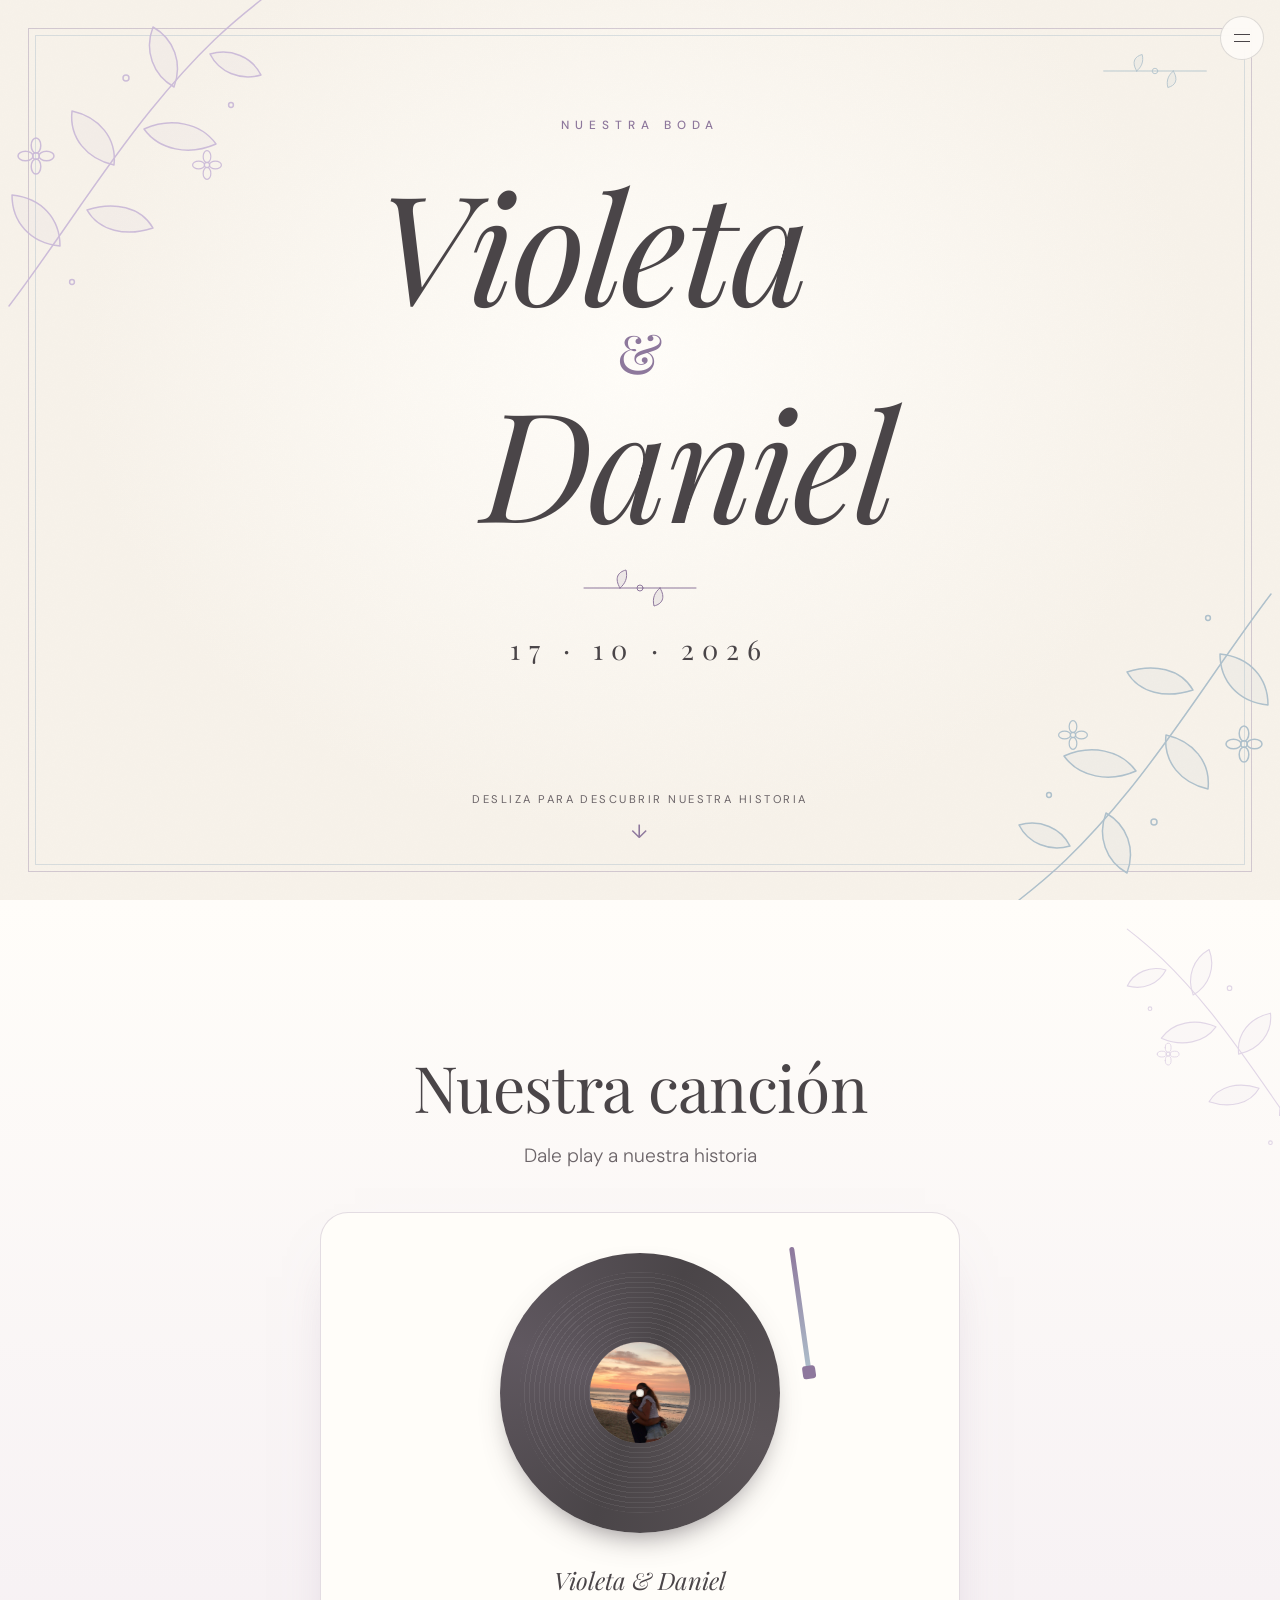
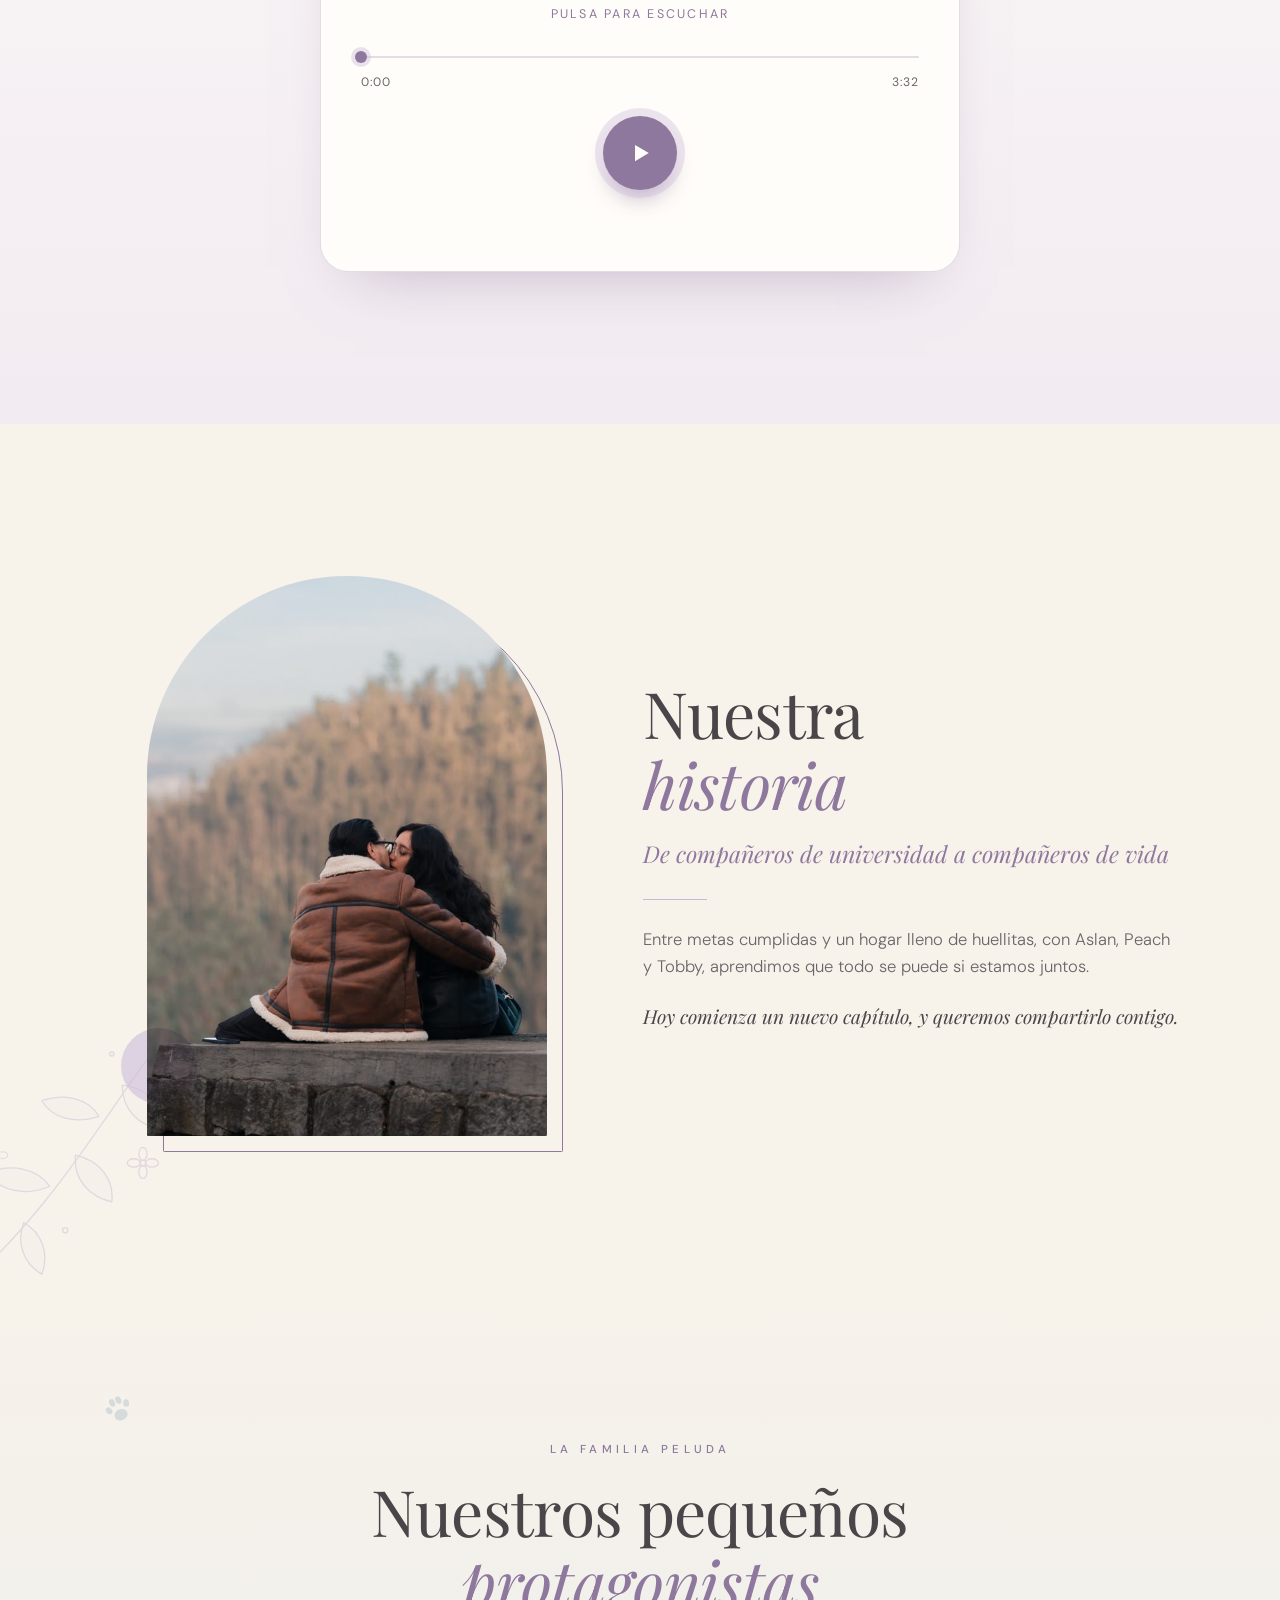
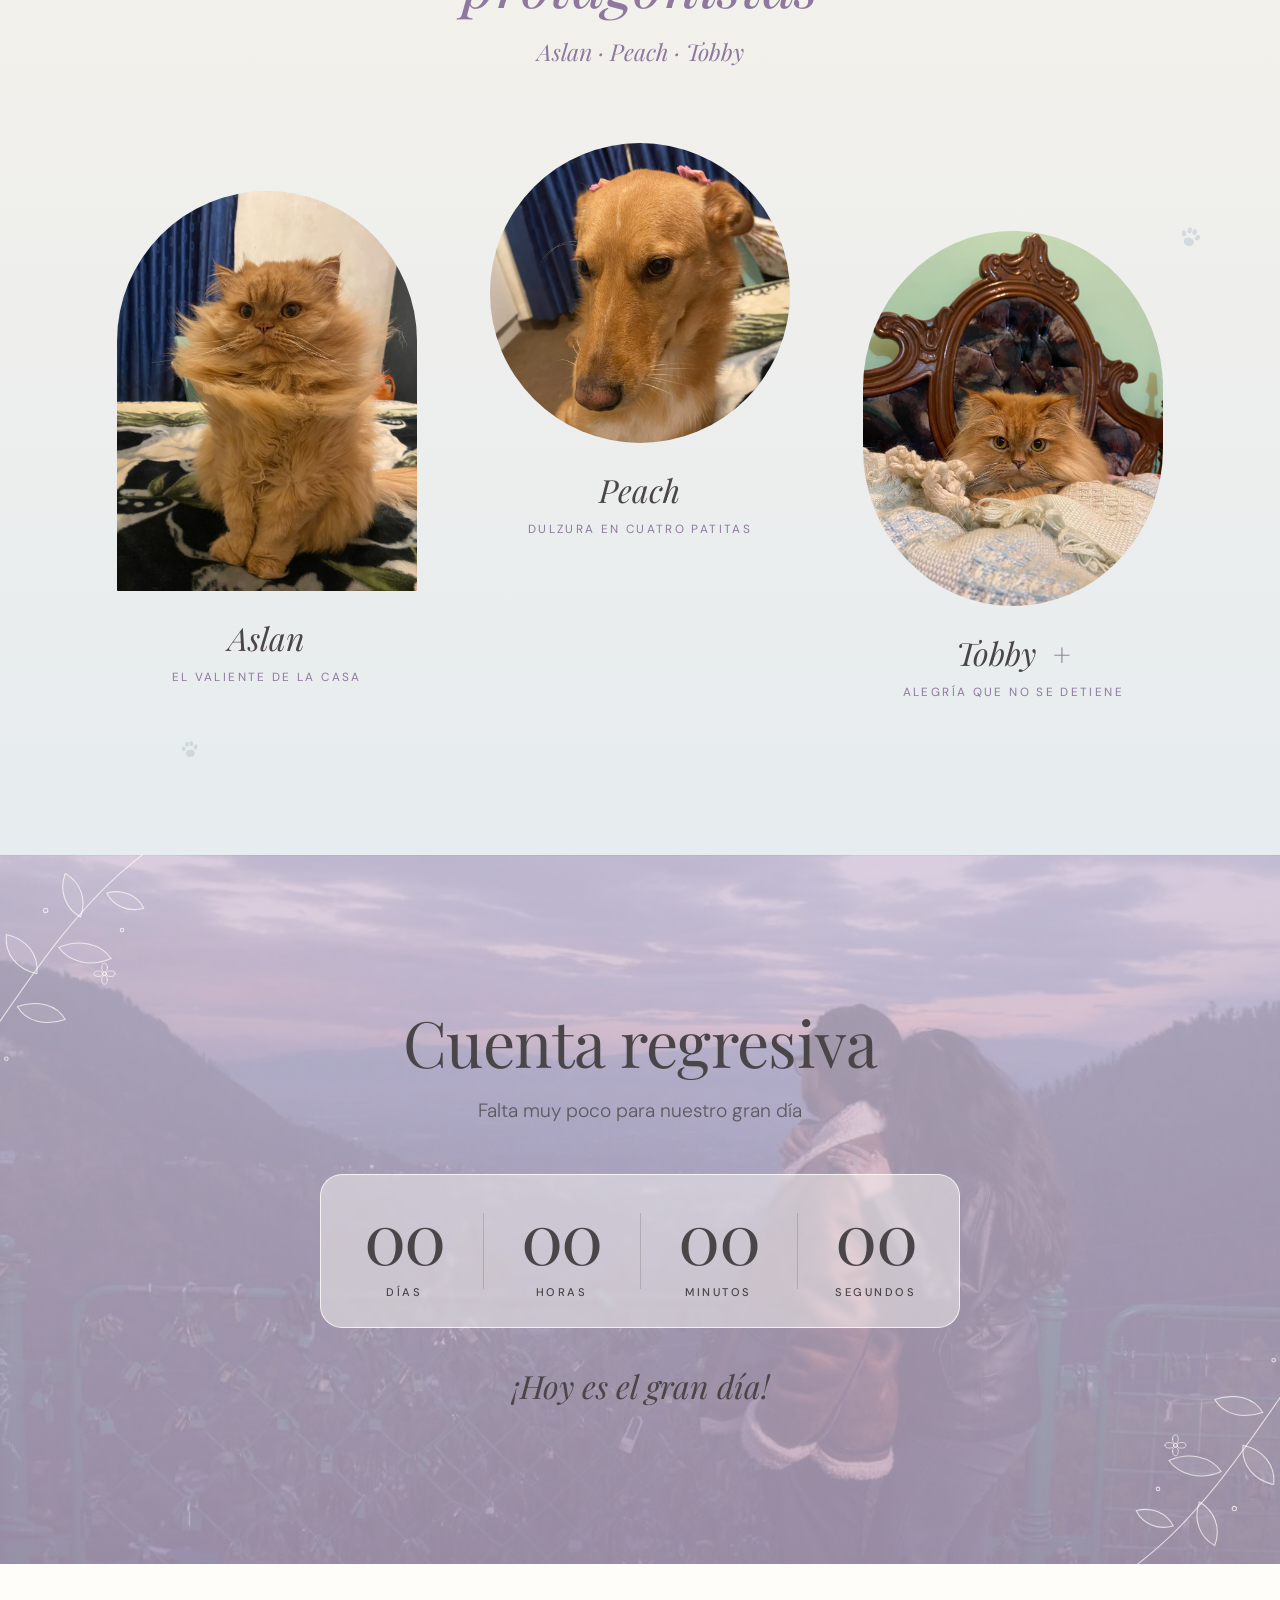
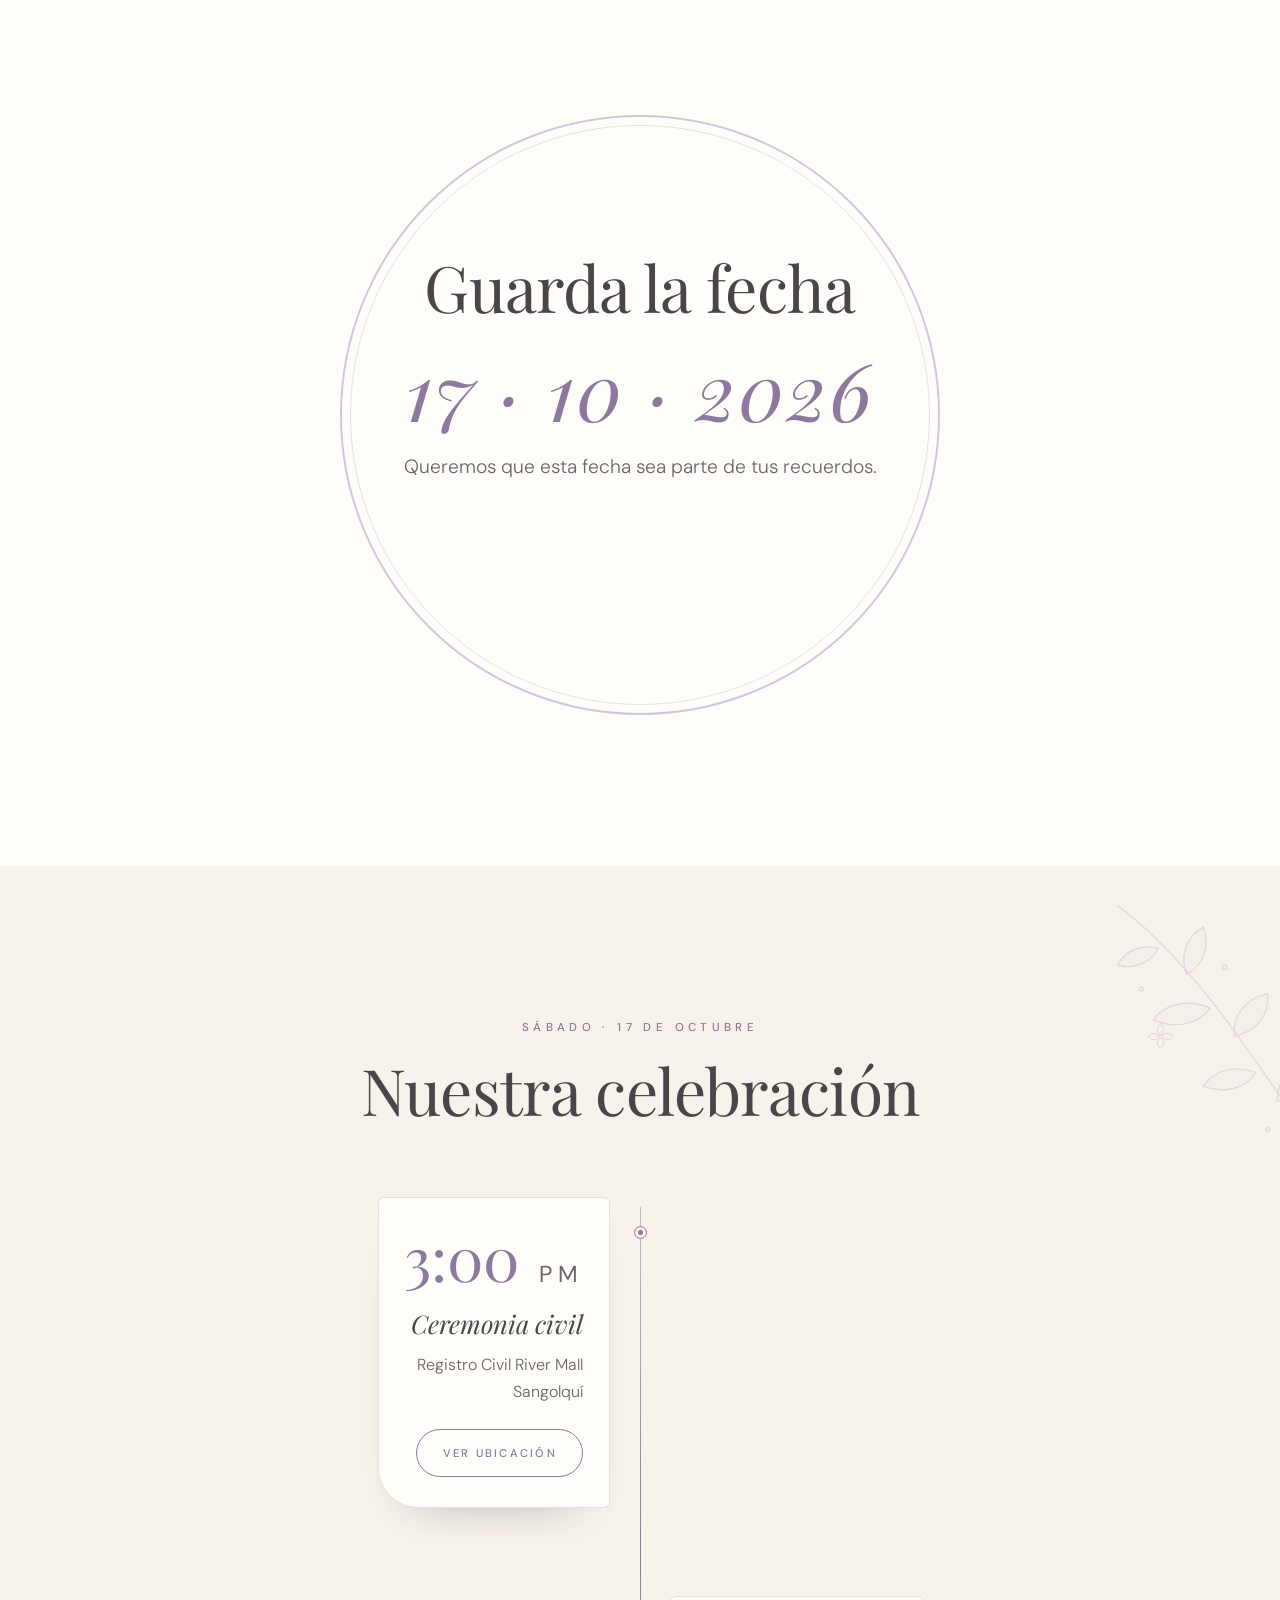
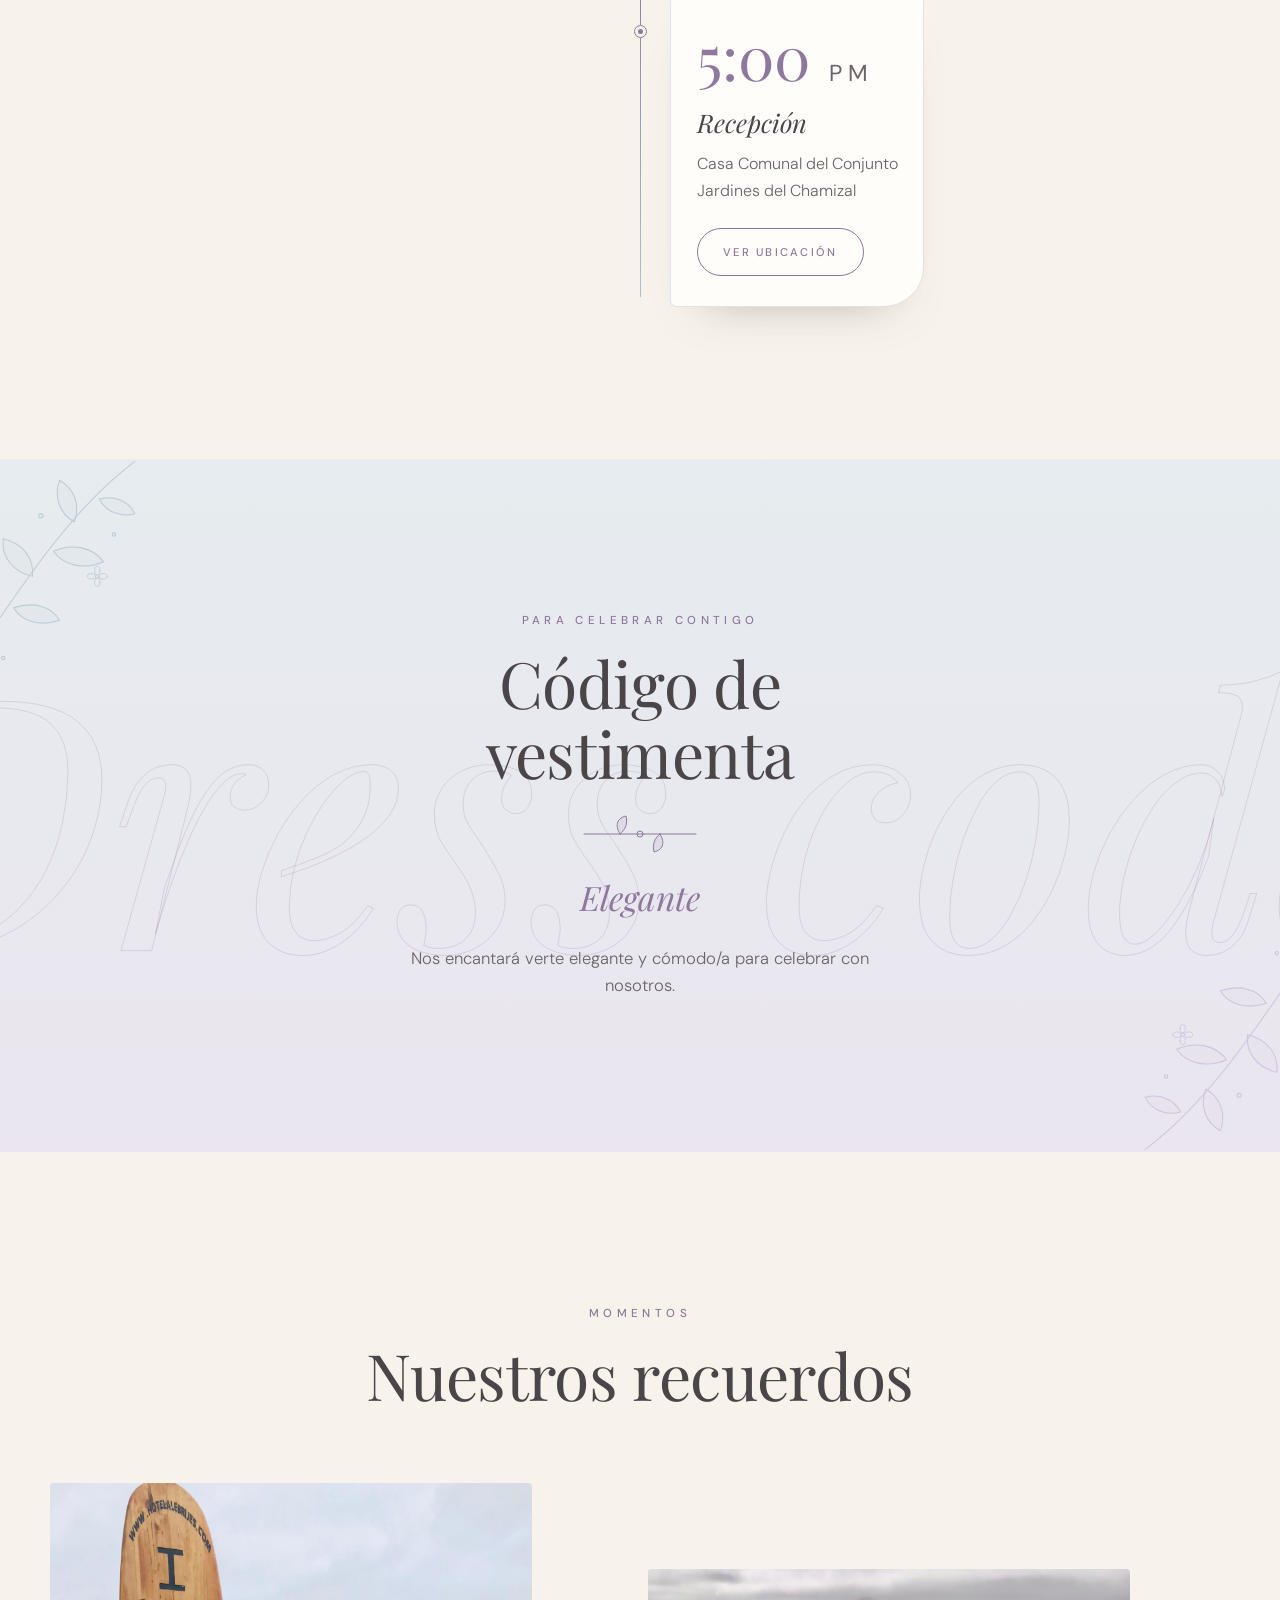
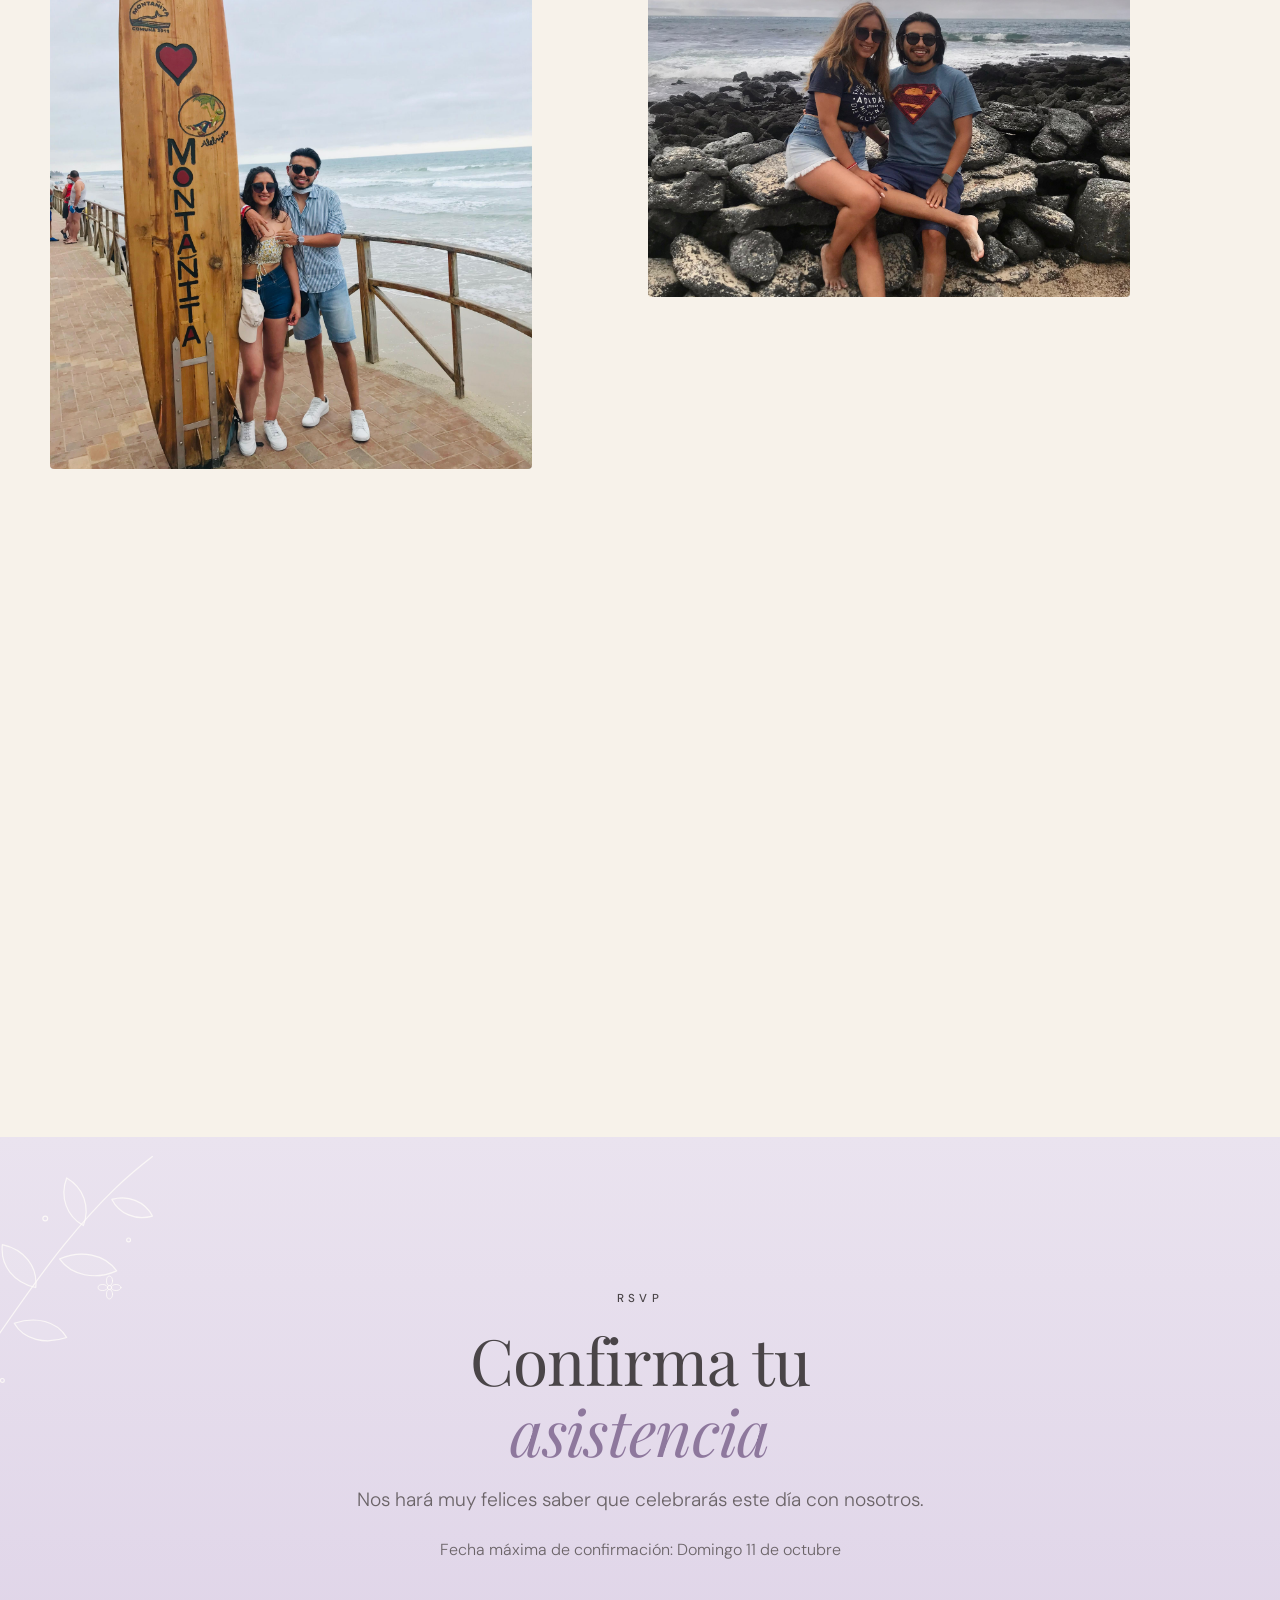
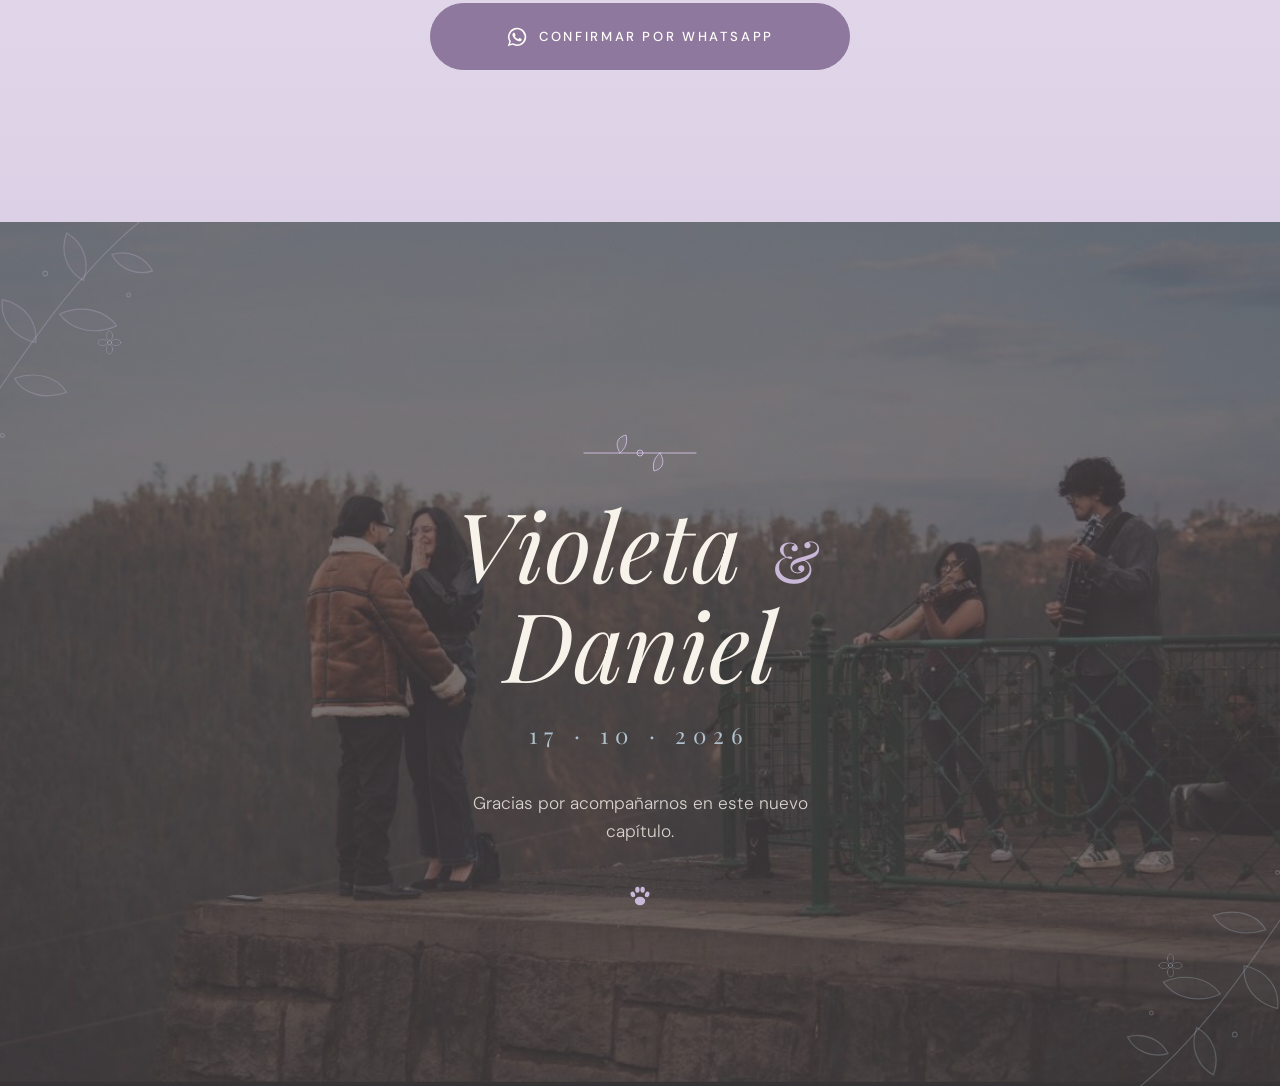
==== violeta-daniel/index.html @ 2376a977 "Invitación en ruta /violeta-daniel" ====
<!DOCTYPE html>
<html lang="es">
<head>
<meta charset="utf-8">
<meta name="viewport" content="width=device-width, initial-scale=1, viewport-fit=cover">
<title>Violeta &amp; Daniel · 17 · 10 · 2026</title>
<meta name="description" content="Te invitamos a celebrar nuestra boda. Violeta & Daniel, 17 de octubre de 2026.">
<meta name="theme-color" content="#F7F2EA">
<meta property="og:title" content="Violeta & Daniel · Nuestra boda">
<meta property="og:description" content="17 · 10 · 2026 — Queremos compartir este nuevo capítulo contigo.">
<link rel="preconnect" href="https://fonts.googleapis.com">
<link rel="preconnect" href="https://fonts.gstatic.com" crossorigin>
<link href="https://fonts.googleapis.com/css2?family=DM+Sans:wght@300;400;500;600&family=Playfair+Display:ital,wght@0,400;0,500;0,600;1,400;1,500&display=swap" rel="stylesheet">
<link rel="stylesheet" href="styles.css">
<script>document.documentElement.classList.add('js');</script>
</head>
<body>

<!-- ========== SÍMBOLOS SVG REUTILIZABLES ========== -->
<svg width="0" height="0" style="position:absolute" aria-hidden="true" focusable="false">
  <defs>
    <symbol id="branch" viewBox="0 0 200 220">
      <g fill="none" stroke="currentColor" stroke-width="1" stroke-linecap="round" stroke-linejoin="round">
        <path d="M18 212 C 50 170, 78 124, 112 82 S 168 22, 186 8"/>
        <path d="M52 172 c-20 -2 -32 -16 -32 -34 c20 2 32 16 32 34z" fill="currentColor" fill-opacity=".10"/>
        <path d="M70 148 c18 -6 36 -2 44 12 c-18 6 -36 2 -44 -12z" fill="currentColor" fill-opacity=".10"/>
        <path d="M88 118 c-18 -4 -30 -18 -28 -36 c18 4 30 18 28 36z" fill="currentColor" fill-opacity=".10"/>
        <path d="M108 94 c18 -8 38 -4 48 10 c-18 8 -38 4 -48 -10z" fill="currentColor" fill-opacity=".10"/>
        <path d="M128 66 c-14 -8 -20 -24 -14 -40 c14 8 20 24 14 40z" fill="currentColor" fill-opacity=".10"/>
        <path d="M152 44 c14 -4 28 2 34 14 c-14 4 -28 -2 -34 -14z" fill="currentColor" fill-opacity=".10"/>
        <g transform="translate(36 112)">
          <circle r="2.2"/>
          <ellipse cx="0" cy="-7" rx="3.2" ry="5"/><ellipse cx="0" cy="7" rx="3.2" ry="5"/>
          <ellipse cx="-7" cy="0" rx="5" ry="3.2"/><ellipse cx="7" cy="0" rx="5" ry="3.2"/>
        </g>
        <g transform="translate(150 118) scale(.8)">
          <circle r="2.2"/>
          <ellipse cx="0" cy="-7" rx="3.2" ry="5"/><ellipse cx="0" cy="7" rx="3.2" ry="5"/>
          <ellipse cx="-7" cy="0" rx="5" ry="3.2"/><ellipse cx="7" cy="0" rx="5" ry="3.2"/>
        </g>
        <circle cx="96" cy="60" r="2"/><circle cx="166" cy="78" r="1.6"/><circle cx="60" cy="196" r="1.6"/>
      </g>
    </symbol>

    <symbol id="sprig" viewBox="0 0 120 40">
      <g fill="none" stroke="currentColor" stroke-width="1" stroke-linecap="round">
        <path d="M4 20 H116"/>
        <path d="M40 20 c-6 -10 -2 -16 6 -18 c2 8 -1 14 -6 18z" fill="currentColor" fill-opacity=".12"/>
        <path d="M80 20 c6 10 2 16 -6 18 c-2 -8 1 -14 6 -18z" fill="currentColor" fill-opacity=".12"/>
        <circle cx="60" cy="20" r="3"/>
      </g>
    </symbol>

    <symbol id="paw" viewBox="0 0 40 40">
      <g fill="currentColor">
        <ellipse cx="20" cy="26" rx="8" ry="6.5"/>
        <ellipse cx="9" cy="16" rx="3.4" ry="4.4" transform="rotate(-20 9 16)"/>
        <ellipse cx="16" cy="9" rx="3.4" ry="4.6"/>
        <ellipse cx="24" cy="9" rx="3.4" ry="4.6"/>
        <ellipse cx="31" cy="16" rx="3.4" ry="4.4" transform="rotate(20 31 16)"/>
      </g>
    </symbol>

    <symbol id="wa" viewBox="0 0 24 24">
      <path fill="currentColor" d="M12.04 2a9.9 9.9 0 0 0-8.5 14.9L2 22l5.27-1.5A9.9 9.9 0 1 0 12.04 2Zm0 18.1a8.2 8.2 0 0 1-4.2-1.15l-.3-.18-3.1.88.9-3.02-.2-.31a8.2 8.2 0 1 1 6.9 3.78Zm4.5-6.14c-.25-.12-1.46-.72-1.69-.8-.23-.09-.39-.12-.56.12-.16.25-.64.8-.78.97-.14.16-.29.18-.54.06a6.7 6.7 0 0 1-3.3-2.88c-.25-.43.25-.4.72-1.33.08-.16.04-.3-.02-.42-.06-.12-.56-1.35-.77-1.85-.2-.49-.4-.42-.56-.43h-.48c-.16 0-.43.06-.66.31-.23.25-.87.85-.87 2.07s.89 2.4 1.01 2.56c.12.16 1.75 2.67 4.24 3.75 1.58.68 2.2.74 3 .62.49-.07 1.46-.6 1.67-1.17.2-.58.2-1.07.14-1.17-.06-.1-.23-.16-.48-.28Z"/>
    </symbol>
  </defs>
</svg>

<!-- ========== NAVEGACIÓN DISCRETA ========== -->
<button class="menu-btn" id="menuBtn" aria-label="Abrir índice de secciones" aria-expanded="false" aria-controls="menuPanel">
  <span></span><span></span>
</button>
<nav class="menu-panel" id="menuPanel" aria-label="Secciones" hidden>
  <ol>
    <li><a href="#portada">Portada</a></li>
    <li><a href="#cancion">Nuestra canción</a></li>
    <li><a href="#historia">Nuestra historia</a></li>
    <li><a href="#protagonistas">Aslan · Peach · Tobby</a></li>
    <li><a href="#cuenta">Cuenta regresiva</a></li>
    <li><a href="#fecha">Guarda la fecha</a></li>
    <li><a href="#celebracion">Nuestra celebración</a></li>
    <li><a href="#vestimenta">Código de vestimenta</a></li>
    <li><a href="#galeria">Nuestros recuerdos</a></li>
    <li><a href="#confirmar">Confirma tu asistencia</a></li>
  </ol>
</nav>

<main>

<!-- ========== 1. PORTADA ========== -->
<section class="scene cover" id="portada">
  <div class="cover-frame" aria-hidden="true"></div>
  <svg class="orn orn-tl" aria-hidden="true"><use href="#branch"/></svg>
  <svg class="orn orn-br" aria-hidden="true"><use href="#branch"/></svg>
  <svg class="orn orn-tr" aria-hidden="true"><use href="#sprig"/></svg>

  <div class="cover-inner">
    <p class="eyebrow intro i0">Nuestra boda</p>
    <h1 class="cover-names">
      <span class="n1 intro-l i1">Violeta</span>
      <span class="amp intro i2">&amp;</span>
      <span class="n2 intro-r i3">Daniel</span>
    </h1>
    <div class="cover-rule intro i4" aria-hidden="true"><svg><use href="#sprig"/></svg></div>
    <p class="cover-date intro i5">17 · 10 · 2026</p>
  </div>

  <div class="scroll-hint intro i6">
    <span>Desliza para descubrir nuestra historia</span>
    <i aria-hidden="true">↓</i>
  </div>
</section>

<!-- ========== 2. NUESTRA CANCIÓN ========== -->
<section class="scene song" id="cancion">
  <svg class="orn orn-song" aria-hidden="true"><use href="#branch"/></svg>
  <div class="wrap narrow">
    <h2 class="title reveal" style="--d:.1s">Nuestra canción</h2>
    <p class="lead reveal" style="--d:.2s">Dale play a nuestra historia</p>

    <div class="player reveal" style="--d:.3s" id="player">
      <div class="disc-wrap">
        <div class="disc" id="disc" aria-hidden="true">
          <div class="disc-grooves"></div>
          <div class="disc-label"><img src="fotos/foto-disco.jpg" alt="Violeta & Daniel"></div>
        </div>
        <div class="disc-arm" aria-hidden="true"></div>
      </div>

      <div class="player-body">
        <p class="player-title">Violeta &amp; Daniel</p>
        <p class="player-sub" id="playerStatus">Pulsa para escuchar</p>

        <div class="progress" id="progress" role="slider" aria-label="Progreso de la canción" aria-valuemin="0" aria-valuemax="100" aria-valuenow="0" tabindex="0">
          <div class="progress-bar" id="progressBar"></div>
          <div class="progress-dot" id="progressDot"></div>
        </div>
        <div class="times"><span id="tCur">0:00</span><span id="tDur">0:00</span></div>

        <button class="play-btn" id="playBtn" aria-label="Reproducir canción">
          <svg class="ic-play" viewBox="0 0 24 24" aria-hidden="true"><path d="M8 5.5v13l11-6.5z" fill="currentColor"/></svg>
          <svg class="ic-pause" viewBox="0 0 24 24" aria-hidden="true"><path d="M7 5h3.6v14H7zM13.4 5H17v14h-3.6z" fill="currentColor"/></svg>
        </button>
        <div class="eq" id="eq" aria-hidden="true"><i></i><i></i><i></i><i></i><i></i></div>
      </div>
      <audio id="audio" preload="metadata" src="musica/nuestra-cancion.mp3"></audio>
    </div>
  </div>
</section>

<!-- ========== 3. NUESTRA HISTORIA ========== -->
<section class="scene story" id="historia">
  <svg class="orn orn-story" aria-hidden="true"><use href="#branch"/></svg>
  <div class="wrap story-grid">
    <figure class="story-photo reveal" data-ph="Foto de los novios">
      <div class="story-offset" aria-hidden="true"></div>
      <div class="ph arch">
        <img src="fotos/novios.jpg" alt="Violeta y Daniel" loading="lazy">
        <div class="ph-empty"><svg><use href="#sprig"/></svg><span>Foto de los novios</span><small>fotos/novios.jpg</small></div>
      </div>
    </figure>

    <div class="story-text">
        <h2 class="title left reveal" style="--d:.1s">Nuestra<br><em>historia</em></h2>
      <p class="subtitle reveal" style="--d:.2s">De compañeros de universidad a compañeros de vida</p>
      <div class="hair reveal" style="--d:.25s" aria-hidden="true"></div>
      <p class="body reveal" style="--d:.3s">Entre metas cumplidas y un hogar lleno de huellitas, con Aslan, Peach y Tobby, aprendimos que todo se puede si estamos juntos.</p>
      <p class="body strong reveal" style="--d:.4s">Hoy comienza un nuevo capítulo, y queremos compartirlo contigo.</p>
    </div>
  </div>
</section>

<!-- ========== 4. ASLAN · PEACH · TOBBY ========== -->
<section class="scene pets" id="protagonistas">
  <svg class="paw p1" aria-hidden="true"><use href="#paw"/></svg>
  <svg class="paw p2" aria-hidden="true"><use href="#paw"/></svg>
  <svg class="paw p3" aria-hidden="true"><use href="#paw"/></svg>
  <div class="wrap">
    <header class="center-head">
      <p class="eyebrow reveal">La familia peluda</p>
      <h2 class="title reveal" style="--d:.1s">Nuestros pequeños<br><em>protagonistas</em></h2>
      <p class="subtitle reveal" style="--d:.2s">Aslan · Peach · Tobby</p>
    </header>

    <div class="pets-grid">
      <article class="pet pet-1 reveal">
        <div class="ph arch">
          <img src="fotos/aslan.jpg" alt="Aslan" loading="lazy">
          <div class="ph-empty"><svg><use href="#paw"/></svg><span>Aslan</span><small>fotos/aslan.jpg</small></div>
        </div>
        <h3>Aslan</h3>
        <p>El valiente de la casa</p>
      </article>

      <article class="pet pet-2 reveal" style="--d:.15s">
        <div class="ph circle">
          <img src="fotos/peach.jpg" alt="Peach" loading="lazy">
          <div class="ph-empty"><svg><use href="#paw"/></svg><span>Peach</span><small>fotos/peach.jpg</small></div>
        </div>
        <h3>Peach</h3>
        <p>Dulzura en cuatro patitas</p>
      </article>

      <article class="pet pet-3 reveal" style="--d:.3s">
        <div class="ph oval">
          <img src="fotos/tobby.jpg" alt="Tobby" loading="lazy">
          <div class="ph-empty"><svg><use href="#paw"/></svg><span>Tobby</span><small>fotos/tobby.jpg</small></div>
        </div>
        <h3>Tobby <span class="pet-plus">+</span></h3>
        <p>Alegría que no se detiene</p>
      </article>
    </div>
  </div>
</section>

<!-- ========== 5. CUENTA REGRESIVA ========== -->
<section class="scene count" id="cuenta">
  <svg class="orn orn-count-l" aria-hidden="true"><use href="#branch"/></svg>
  <svg class="orn orn-count-r" aria-hidden="true"><use href="#branch"/></svg>
  <div class="wrap narrow">
    <h2 class="title reveal" style="--d:.1s">Cuenta regresiva</h2>
    <p class="lead reveal" style="--d:.2s">Falta muy poco para nuestro gran día</p>

    <div class="clock reveal" style="--d:.3s" id="clock" role="timer" aria-live="off">
      <div class="unit"><b id="cDias">00</b><span>Días</span></div>
      <div class="unit"><b id="cHoras">00</b><span>Horas</span></div>
      <div class="unit"><b id="cMin">00</b><span>Minutos</span></div>
      <div class="unit"><b id="cSeg">00</b><span>Segundos</span></div>
    </div>
    <p class="clock-done" id="clockDone" hidden>¡Hoy es el gran día!</p>
  </div>
</section>

<!-- ========== 6. GUARDA LA FECHA ========== -->
<section class="scene save" id="fecha">
  <div class="save-ring" aria-hidden="true"></div>
  <div class="wrap narrow">
    <h2 class="title reveal" style="--d:.1s">Guarda la fecha</h2>
    <p class="big-date reveal" style="--d:.2s">17 · 10 · 2026</p>
    <p class="lead reveal" style="--d:.3s">Queremos que esta fecha sea parte de tus recuerdos.</p>
    <a class="btn btn-line reveal" style="--d:.4s" id="calBtn" href="#" target="_blank" rel="noopener">Agregar al calendario</a>
  </div>
</section>

<!-- ========== 7. NUESTRA CELEBRACIÓN ========== -->
<section class="scene celebration" id="celebracion">
  <svg class="orn orn-cel" aria-hidden="true"><use href="#branch"/></svg>
  <div class="wrap">
    <header class="center-head">
      <p class="eyebrow reveal">Sábado · 17 de octubre</p>
      <h2 class="title reveal" style="--d:.1s">Nuestra celebración</h2>
    </header>

    <div class="timeline">
      <div class="tl-line" aria-hidden="true"></div>

      <article class="event ev-left reveal">
        <div class="ev-card">
          <p class="ev-time">3:00 <small>PM</small></p>
          <h3>Ceremonia civil</h3>
          <p class="ev-place">Registro Civil River Mall<br>Sangolquí</p>
          <a class="btn btn-small" href="https://www.google.com/maps/search/?api=1&amp;query=Registro+Civil+River+Mall+Sangolqu%C3%AD" target="_blank" rel="noopener">Ver ubicación</a>
        </div>
        <div class="ev-dot" aria-hidden="true"></div>
        <div class="ev-spacer" aria-hidden="true"></div>
      </article>

      <article class="event ev-right reveal" style="--d:.1s">
        <div class="ev-spacer" aria-hidden="true"></div>
        <div class="ev-dot" aria-hidden="true"></div>
        <div class="ev-card">
          <p class="ev-time">5:00 <small>PM</small></p>
          <h3>Recepción</h3>
          <p class="ev-place">Casa Comunal del Conjunto<br>Jardines del Chamizal</p>
          <a class="btn btn-small" href="https://www.google.com/maps/search/?api=1&amp;query=Casa+Comunal+del+Conjunto+Jardines+del+Chamizal" target="_blank" rel="noopener">Ver ubicación</a>
        </div>
      </article>
    </div>
  </div>
</section>

<!-- ========== 8. CÓDIGO DE VESTIMENTA ========== -->
<section class="scene dress" id="vestimenta">
  <div class="dress-bg-word" aria-hidden="true">Dress code</div>
  <svg class="orn orn-dress-l" aria-hidden="true"><use href="#branch"/></svg>
  <svg class="orn orn-dress-r" aria-hidden="true"><use href="#branch"/></svg>
  <div class="wrap">
    <div class="dress-center">
      <p class="eyebrow reveal">Para celebrar contigo</p>
      <h2 class="title reveal" style="--d:.1s">Código de<br>vestimenta</h2>
      <div class="cover-rule reveal" style="--d:.15s" aria-hidden="true"><svg><use href="#sprig"/></svg></div>
      <p class="dress-style reveal" style="--d:.2s">Elegante</p>
      <p class="body reveal" style="--d:.3s">Nos encantará verte elegante y cómodo/a para celebrar con nosotros.</p>
    </div>
  </div>
</section>

<!-- ========== 9. GALERÍA ========== -->
<section class="scene gallery" id="galeria">
  <div class="wrap wide">
    <header class="center-head">
      <p class="eyebrow reveal">Momentos</p>
      <h2 class="title reveal" style="--d:.1s">Nuestros recuerdos</h2>
    </header>

    <div class="mosaic" id="mosaic">
      <figure class="g g1 reveal"><div class="ph"><img src="fotos/foto-01.jpg" alt="Recuerdo 1" loading="lazy"><div class="ph-empty"><svg><use href="#sprig"/></svg><span>Foto 01</span><small>fotos/foto-01.jpg</small></div></div></figure>
      <figure class="g g2 reveal" style="--d:.1s"><div class="ph"><img src="fotos/foto-02.jpg" alt="Recuerdo 2" loading="lazy"><div class="ph-empty"><svg><use href="#sprig"/></svg><span>Foto 02</span><small>fotos/foto-02.jpg</small></div></div></figure>
      <figure class="g g3 reveal" style="--d:.15s"><div class="ph"><img src="fotos/foto-03.jpg" alt="Recuerdo 3" loading="lazy"><div class="ph-empty"><svg><use href="#sprig"/></svg><span>Foto 03</span><small>fotos/foto-03.jpg</small></div></div></figure>
      <figure class="g g4 reveal" style="--d:.05s"><div class="ph"><img src="fotos/foto-04.jpg" alt="Recuerdo 4" loading="lazy"><div class="ph-empty"><svg><use href="#sprig"/></svg><span>Foto 04</span><small>fotos/foto-04.jpg</small></div></div></figure>
      <figure class="g g5 reveal" style="--d:.1s"><div class="ph"><img src="fotos/foto-05.jpg" alt="Recuerdo 5" loading="lazy"><div class="ph-empty"><svg><use href="#sprig"/></svg><span>Foto 05</span><small>fotos/foto-05.jpg</small></div></div></figure>
      <figure class="g g6 reveal" style="--d:.2s"><div class="ph"><img src="fotos/foto-06.jpg" alt="Recuerdo 6" loading="lazy"><div class="ph-empty"><svg><use href="#sprig"/></svg><span>Foto 06</span><small>fotos/foto-06.jpg</small></div></div></figure>
    </div>
  </div>
</section>

<!-- ========== 10. CONFIRMACIÓN ========== -->
<section class="scene rsvp" id="confirmar">
  <svg class="orn orn-rsvp" aria-hidden="true"><use href="#branch"/></svg>
  <div class="wrap narrow">
    <p class="eyebrow reveal">RSVP</p>
    <h2 class="title reveal" style="--d:.1s">Confirma tu<br><em>asistencia</em></h2>
    <p class="lead reveal" style="--d:.2s">Nos hará muy felices saber que celebrarás este día con nosotros.</p>
    <p class="lead reveal" style="--d:.25s"><small>Fecha máxima de confirmación: Domingo 11 de octubre</small></p>
    <a class="btn btn-solid btn-big reveal" style="--d:.3s" id="waBtn" href="#" target="_blank" rel="noopener">
      <svg aria-hidden="true"><use href="#wa"/></svg>
      Confirmar por WhatsApp
    </a>
  </div>
</section>

<!-- ========== 11. CIERRE ========== -->
<section class="scene closing" id="cierre">
  <svg class="orn orn-close-l" aria-hidden="true"><use href="#branch"/></svg>
  <svg class="orn orn-close-r" aria-hidden="true"><use href="#branch"/></svg>
  <div class="wrap narrow">
    <div class="cover-rule light reveal" aria-hidden="true"><svg><use href="#sprig"/></svg></div>
    <p class="close-names reveal" style="--d:.1s">Violeta <span>&amp;</span> Daniel</p>
    <p class="close-date reveal" style="--d:.2s">17 · 10 · 2026</p>
    <p class="close-text reveal" style="--d:.3s">Gracias por acompañarnos en este nuevo capítulo.</p>
    <svg class="paw-small reveal" style="--d:.4s" aria-hidden="true"><use href="#paw"/></svg>
  </div>
</section>

</main>

<!-- ========== LIGHTBOX ========== -->
<div class="lightbox" id="lightbox" aria-hidden="true" role="dialog" aria-label="Fotografía ampliada">
  <button class="lb-close" id="lbClose" aria-label="Cerrar">×</button>
  <button class="lb-nav lb-prev" id="lbPrev" aria-label="Anterior">‹</button>
  <img id="lbImg" src="" alt="">
  <button class="lb-nav lb-next" id="lbNext" aria-label="Siguiente">›</button>
</div>

<script src="script.js"></script>
</body>
</html>
---- violeta-daniel/styles.css ----
/* =========================================================
   Violeta & Daniel — Invitación digital
   Paleta: crema #F7F2EA · blanco cálido #FFFDF9 · lila #C9B8D8
           lavanda #8E789D · azul grisáceo #AFC1CC · carbón #4A4548
   ========================================================= */

:root{
  --cream:#F7F2EA;
  --warm:#FFFDF9;
  --lilac:#C9B8D8;
  --lav:#8E789D;
  --blue:#AFC1CC;
  --coal:#4A4548;
  --coal-soft:#6b6468;
  --line:rgba(74,69,72,.18);
  --serif:'Playfair Display','Georgia','Times New Roman',serif;
  --sans:'DM Sans','Montserrat','Helvetica Neue',Arial,sans-serif;
  --ease:cubic-bezier(.22,.7,.2,1);
}

*,*::before,*::after{box-sizing:border-box}
html{scroll-behavior:smooth;-webkit-text-size-adjust:100%}
body{
  margin:0;background:var(--cream);color:var(--coal);
  font-family:var(--sans);font-weight:400;line-height:1.65;
  overflow-x:hidden;-webkit-font-smoothing:antialiased;
}
img{max-width:100%;display:block}
a{color:inherit}
h1,h2,h3,p,figure,ol{margin:0;padding:0}
ol{list-style:none}
button{font:inherit;color:inherit;cursor:pointer}

/* textura de papel muy sutil */
body::before{
  content:"";position:fixed;inset:0;z-index:100;pointer-events:none;opacity:.35;mix-blend-mode:multiply;
  background-image:url("data:image/svg+xml;utf8,<svg xmlns='http://www.w3.org/2000/svg' width='220' height='220'><filter id='n'><feTurbulence type='fractalNoise' baseFrequency='.85' numOctaves='2' stitchTiles='stitch'/><feColorMatrix values='0 0 0 0 .55  0 0 0 0 .5  0 0 0 0 .45  0 0 0 .07 0'/></filter><rect width='100%' height='100%' filter='url(%23n)'/></svg>");
}

/* ---------- Estructura común ---------- */
.scene{position:relative;padding:clamp(5rem,13vw,9.5rem) 1.5rem;overflow:hidden}
.wrap{position:relative;z-index:2;max-width:1080px;margin:0 auto}
.wrap.narrow{max-width:640px;text-align:center}
.wrap.wide{max-width:1180px}
.center-head{text-align:center;margin-bottom:clamp(2.5rem,7vw,4.5rem)}

.eyebrow{
  font-size:.72rem;letter-spacing:.38em;text-transform:uppercase;color:var(--lav);font-weight:500;margin-bottom:1.1rem;
}
.title{
  font-family:var(--serif);font-weight:400;font-size:clamp(2.3rem,8vw,4rem);line-height:1.1;letter-spacing:-.01em;
}
.title em{font-style:italic;color:var(--lav)}
.title.left{text-align:left}
.lead{font-size:clamp(1.02rem,3.6vw,1.2rem);color:var(--coal-soft);margin-top:1.1rem;font-weight:300}
.subtitle{font-family:var(--serif);font-style:italic;font-size:clamp(1.15rem,4vw,1.45rem);color:var(--lav);margin-top:1rem}
.body{font-size:1.04rem;color:var(--coal-soft);font-weight:300;max-width:34em}
.body.strong{color:var(--coal);font-family:var(--serif);font-style:italic;font-size:1.2rem;margin-top:1.3rem;font-weight:400}
.hair{width:64px;height:1px;background:var(--lilac);margin:1.6rem 0}

.orn{position:absolute;pointer-events:none;color:var(--lilac);z-index:1}

/* ---------- Botones ---------- */
.btn{
  display:inline-flex;align-items:center;justify-content:center;gap:.7rem;
  text-decoration:none;text-transform:uppercase;letter-spacing:.2em;font-size:.76rem;font-weight:500;
  padding:1.1rem 2.2rem;border-radius:999px;border:1px solid var(--lav);color:var(--lav);background:transparent;
  transition:background .4s var(--ease),color .4s var(--ease),transform .4s var(--ease),box-shadow .4s var(--ease);
  min-height:50px;
}
.btn:hover,.btn:focus-visible{background:var(--lav);color:var(--warm);transform:translateY(-2px);box-shadow:0 10px 26px -12px rgba(142,120,157,.8)}
.btn-solid{background:var(--lav);color:var(--warm)}
.btn-solid:hover,.btn-solid:focus-visible{background:var(--coal);border-color:var(--coal)}
.btn-small{padding:.85rem 1.6rem;font-size:.7rem;min-height:44px}
.btn-big{padding:1.35rem 2.6rem;font-size:.82rem;width:100%;max-width:420px;margin-top:2.4rem}
.btn svg{width:22px;height:22px;flex:none}

/* ---------- Animaciones de scroll ---------- */
.js .reveal{opacity:0;transform:translateY(24px);transition:opacity 1.1s var(--ease),transform 1.1s var(--ease);transition-delay:var(--d,0s)}
.js .reveal.in{opacity:1;transform:none}
@media (prefers-reduced-motion:reduce){
  html{scroll-behavior:auto}
  .js .reveal{opacity:1;transform:none;transition:none}
  *{animation:none!important}
}

/* ---------- Secuencia de entrada de la portada (guía de lectura) ---------- */
.intro,.intro-l,.intro-r{animation:introIn 1.5s var(--ease) both;animation-delay:var(--t,0s)}
.intro-l{animation-name:introL}
.intro-r{animation-name:introR}
.i0{--t:.2s}.i1{--t:1s}.i2{--t:2.2s}.i3{--t:2.9s}.i4{--t:4s}.i5{--t:4.4s}.i6{--t:5.2s}
@keyframes introIn{from{opacity:0;transform:translateY(16px)}to{opacity:1;transform:none}}
@keyframes introL{from{opacity:0;transform:translateX(-34px);filter:blur(6px)}to{opacity:1;transform:none;filter:none}}
@keyframes introR{from{opacity:0;transform:translateX(34px);filter:blur(6px)}to{opacity:1;transform:none;filter:none}}

/* ---------- Marcos de fotografía (con placeholder) ---------- */
.ph{position:relative;overflow:hidden;background:linear-gradient(160deg,#ece3f0,#dfe7ec);width:100%;height:100%}
.ph img{width:100%;height:100%;object-fit:cover;position:absolute;inset:0;transition:transform 1.2s var(--ease)}
.ph-empty{
  position:absolute;inset:0;display:none;flex-direction:column;align-items:center;justify-content:center;gap:.4rem;text-align:center;padding:1rem;
  color:var(--lav);border:1px dashed rgba(142,120,157,.5);margin:10px;border-radius:inherit;
}
.ph-empty svg{width:42px;height:42px;opacity:.7}
.ph-empty span{font-family:var(--serif);font-style:italic;font-size:1.15rem}
.ph-empty small{font-size:.66rem;letter-spacing:.14em;opacity:.7;word-break:break-all}
.ph.empty img{display:none}
.ph.empty .ph-empty{display:flex}
.ph:not(.empty){cursor:zoom-in}
.arch{border-radius:999px 999px 6px 6px}
.circle{border-radius:50%}
.oval{border-radius:50% / 42%}
.arch .ph-empty{border-radius:999px 999px 4px 4px}
.circle .ph-empty{border-radius:50%}
.oval .ph-empty{border-radius:50% / 42%}

/* =========================================================
   MENÚ DISCRETO
   ========================================================= */
.menu-btn{
  position:fixed;top:max(1rem,env(safe-area-inset-top));right:1rem;z-index:200;
  width:44px;height:44px;border-radius:50%;border:1px solid var(--line);background:rgba(255,253,249,.8);
  backdrop-filter:blur(8px);-webkit-backdrop-filter:blur(8px);display:flex;flex-direction:column;align-items:center;justify-content:center;gap:6px;
  transition:background .3s;
}
.menu-btn span{display:block;width:16px;height:1px;background:var(--coal);transition:transform .4s var(--ease)}
.menu-btn[aria-expanded="true"] span:first-child{transform:translateY(3.5px) rotate(45deg)}
.menu-btn[aria-expanded="true"] span:last-child{transform:translateY(-3.5px) rotate(-45deg)}
.menu-panel{
  position:fixed;top:calc(max(1rem,env(safe-area-inset-top)) + 54px);right:1rem;z-index:199;
  background:rgba(255,253,249,.96);backdrop-filter:blur(12px);-webkit-backdrop-filter:blur(12px);
  border:1px solid var(--line);border-radius:18px;padding:1rem 1.4rem;box-shadow:0 20px 50px -25px rgba(74,69,72,.45);
  min-width:230px;animation:menuIn .4s var(--ease);
}
.menu-panel[hidden]{display:none}
.menu-panel a{display:block;text-decoration:none;padding:.6rem 0;font-size:.9rem;color:var(--coal);border-bottom:1px solid rgba(74,69,72,.08)}
.menu-panel li:last-child a{border:0}
.menu-panel a:hover{color:var(--lav)}
@keyframes menuIn{from{opacity:0;transform:translateY(-8px)}to{opacity:1;transform:none}}

/* =========================================================
   1. PORTADA
   ========================================================= */
.cover{
  min-height:100vh;min-height:100svh;display:flex;align-items:center;justify-content:center;text-align:center;
  background:radial-gradient(ellipse at 50% 40%,var(--warm) 0%,var(--cream) 62%);padding:3rem 1.5rem 10rem;
}
.cover-frame{position:absolute;inset:clamp(12px,3vw,28px);border:1px solid rgba(142,120,157,.35);pointer-events:none;z-index:1}
.cover-frame::after{content:"";position:absolute;inset:6px;border:1px solid rgba(175,193,204,.45)}
.orn-tl{width:clamp(150px,34vw,300px);height:clamp(165px,38vw,330px);top:-12px;left:-18px;opacity:.9;color:var(--lilac)}
.orn-br{width:clamp(150px,34vw,300px);height:clamp(165px,38vw,330px);bottom:-12px;right:-18px;transform:rotate(180deg);color:var(--blue)}
.orn-tr{width:110px;height:38px;top:clamp(28px,5vw,52px);right:clamp(28px,6vw,70px);color:var(--blue);opacity:.9}
.cover-inner{position:relative;z-index:3}
.cover .eyebrow{letter-spacing:.5em;font-size:.74rem;margin-bottom:2.2rem}
.cover-names{font-family:var(--serif);font-style:italic;font-weight:400;display:flex;flex-direction:column;align-items:center;line-height:.95}
.cover-names .n1,.cover-names .n2{font-size:clamp(4.2rem,22vw,9.5rem);letter-spacing:-.02em}
.cover-names .n2{margin-left:clamp(1.5rem,10vw,6rem)}
.cover-names .n1{margin-right:clamp(1.5rem,10vw,6rem)}
.cover-names .amp{font-size:clamp(1.8rem,8vw,3.4rem);color:var(--lav);margin:.2em 0;font-style:normal;font-weight:400}
.cover-rule{margin:2.2rem auto 1.2rem;display:flex;justify-content:center;color:var(--lav)}
.cover-rule svg{width:120px;height:40px}
.cover-rule.light{color:var(--lilac)}
.cover-date{font-family:var(--serif);font-size:clamp(1.2rem,5vw,1.7rem);letter-spacing:.3em}
.scroll-hint{
  position:absolute;bottom:clamp(30px,6vw,52px);left:0;right:0;z-index:3;text-align:center;
  font-size:.7rem;letter-spacing:.22em;text-transform:uppercase;color:var(--coal-soft);display:flex;flex-direction:column;align-items:center;gap:.5rem;padding:0 2rem;
}
.scroll-hint i{font-style:normal;font-size:1.2rem;color:var(--lav);animation:bob 2.6s ease-in-out infinite}
@keyframes bob{0%,100%{transform:translateY(0)}50%{transform:translateY(6px)}}

/* =========================================================
   2. NUESTRA CANCIÓN
   ========================================================= */
.song{background:linear-gradient(180deg,var(--warm),#F2EBF1)}
.orn-song{width:230px;height:250px;right:-60px;top:20px;opacity:.55;transform:scaleX(-1)}
.player{
  margin:clamp(1.5rem,4vw,2.5rem) auto 0;background:var(--warm);border:1px solid rgba(142,120,157,.25);border-radius:28px;
  padding:clamp(1.5rem,5vw,2.5rem);box-shadow:0 30px 60px -35px rgba(142,120,157,.55);display:grid;gap:1.8rem;justify-items:center;
}
.disc-wrap{position:relative;width:clamp(140px,50vw,280px);aspect-ratio:1}
.disc{
  width:100%;height:100%;border-radius:50%;position:relative;
  background:conic-gradient(from 20deg,#4A4548,#5b5458,#4A4548,#605860,#4A4548);box-shadow:0 14px 30px -14px rgba(74,69,72,.7);
  animation:spin 9s linear infinite;animation-play-state:paused;
}
.player.playing .disc{animation-play-state:running}
.disc-grooves{position:absolute;inset:7%;border-radius:50%;background:repeating-radial-gradient(circle,rgba(255,255,255,.07) 0 1px,transparent 1px 5px)}
.disc-label{
  position:absolute;inset:32%;border-radius:50%;display:flex;align-items:center;justify-content:center;
  background:radial-gradient(circle,#d9cbe4,var(--lilac));color:var(--coal);font-family:var(--serif);font-style:italic;font-size:clamp(1rem,4vw,1.3rem);overflow:hidden;
}
.disc-label::after{content:"";position:absolute;width:8px;height:8px;border-radius:50%;background:var(--cream);box-shadow:inset 0 0 0 1px rgba(74,69,72,.3);z-index:2}
.disc-label img{width:100%;height:100%;object-fit:cover}
.disc-label span{position:absolute;top:18%;display:flex;gap:.1em;align-items:baseline}
.disc-label small{font-size:.65em;color:var(--lav)}
.disc-arm{
  position:absolute;top:-6px;right:-14px;width:5px;height:46%;background:linear-gradient(var(--lav),var(--blue));border-radius:4px;
  transform-origin:top center;transform:rotate(-8deg);transition:transform .8s var(--ease);
}
.disc-arm::after{content:"";position:absolute;bottom:-4px;left:-4px;width:13px;height:13px;border-radius:3px;background:var(--lav)}
.player.playing .disc-arm{transform:rotate(18deg)}
@keyframes spin{to{transform:rotate(360deg)}}

.player-body{width:100%;display:flex;flex-direction:column;align-items:center;gap:.2rem}
.player-title{font-family:var(--serif);font-size:1.5rem;font-style:italic}
.player-sub{font-size:.78rem;letter-spacing:.18em;text-transform:uppercase;color:var(--lav);margin-bottom:1.2rem}
.progress{position:relative;width:100%;height:20px;cursor:pointer;touch-action:none;outline:none}
.progress::before{content:"";position:absolute;left:0;right:0;top:9px;height:2px;background:rgba(142,120,157,.25);border-radius:2px}
.progress-bar{position:absolute;left:0;top:9px;height:2px;width:0;background:var(--lav);border-radius:2px}
.progress-dot{position:absolute;top:4px;left:0;width:12px;height:12px;margin-left:-6px;border-radius:50%;background:var(--lav);box-shadow:0 0 0 4px rgba(201,184,216,.4)}
.progress:focus-visible .progress-dot{box-shadow:0 0 0 6px rgba(142,120,157,.45)}
.times{display:flex;justify-content:space-between;width:100%;font-size:.76rem;color:var(--coal-soft);letter-spacing:.08em;margin-top:.1rem}
.play-btn{
  margin-top:1.3rem;width:74px;height:74px;border-radius:50%;border:0;background:var(--lav);color:var(--warm);
  display:flex;align-items:center;justify-content:center;box-shadow:0 0 0 8px rgba(201,184,216,.35),0 14px 28px -12px rgba(142,120,157,.9);
  transition:transform .35s var(--ease),background .3s;
}
.play-btn:hover{transform:scale(1.06);background:var(--coal)}
.play-btn svg{width:30px;height:30px}
.play-btn .ic-pause{display:none}
.player.playing .play-btn .ic-play{display:none}
.player.playing .play-btn .ic-pause{display:block}
.eq{display:flex;gap:4px;align-items:flex-end;height:20px;margin-top:1.1rem;opacity:0;transition:opacity .4s}
.player.playing .eq{opacity:1}
.eq i{width:3px;background:var(--lilac);border-radius:2px;height:6px;animation:eq 1s ease-in-out infinite}
.eq i:nth-child(2){animation-delay:.15s}.eq i:nth-child(3){animation-delay:.3s}.eq i:nth-child(4){animation-delay:.45s}.eq i:nth-child(5){animation-delay:.6s}
@keyframes eq{0%,100%{height:5px}50%{height:20px}}
.player.error .player-sub{color:#a0626a;letter-spacing:.06em;text-transform:none}

/* =========================================================
   3. NUESTRA HISTORIA
   ========================================================= */
.story{background:var(--cream)}
.orn-story{width:260px;height:285px;left:-70px;bottom:-20px;opacity:.45;transform:rotate(180deg)}
.story-grid{display:grid;gap:3.2rem;align-items:center}
.story-photo{position:relative;width:min(78%,360px);margin:0 auto;aspect-ratio:3/4.2}
.story-photo .ph{position:absolute;inset:0;z-index:2}
.story-offset{position:absolute;inset:0;border:1px solid var(--lav);border-radius:999px 999px 6px 6px;transform:translate(16px,16px);z-index:1}
.story-photo::after{
  content:"";position:absolute;width:76px;height:76px;border-radius:50%;background:var(--lilac);opacity:.55;left:-26px;bottom:32px;z-index:3;mix-blend-mode:multiply;
}
.story-text{text-align:left}

/* =========================================================
   4. MASCOTAS
   ========================================================= */
.pets{background:linear-gradient(180deg,var(--cream) 0%,#E6ECEF 100%)}
.paw{position:absolute;width:34px;height:34px;color:var(--blue);opacity:.45;z-index:1}
.p1{top:9%;left:8%;transform:rotate(-24deg)}
.p2{top:46%;right:6%;transform:rotate(18deg);width:26px;height:26px}
.p3{bottom:8%;left:14%;transform:rotate(-8deg);width:22px;height:22px}
.pets-grid{display:grid;gap:3.4rem;justify-items:center}
.pet{text-align:center;width:min(78%,300px)}
.pet .ph{aspect-ratio:3/4;height:auto}
.pet-2 .ph{aspect-ratio:1}
.pet-3 .ph{aspect-ratio:4/5}
.pet h3{font-family:var(--serif);font-style:italic;font-weight:400;font-size:2rem;margin-top:1.3rem;color:var(--coal)}
.pet-plus{font-style:normal;color:var(--lav);font-weight:300;margin-left:.3em;font-size:.95em}
.pet p{font-size:.74rem;letter-spacing:.2em;text-transform:uppercase;color:var(--lav);margin-top:.2rem}

/* =========================================================
   5. CUENTA REGRESIVA
   ========================================================= */
.count{
  background:linear-gradient(rgba(220,208,230,.75),rgba(201,184,216,.75)),url('fotos/cuenta-regresiva.jpg');
  background-size:cover;background-position:center;color:var(--coal)
}
.count .eyebrow{color:var(--coal)}
.count .title em{color:var(--coal)}
.count .lead{color:rgba(74,69,72,.8)}
.orn-count-l{width:220px;height:240px;left:-60px;top:-10px;color:rgba(255,253,249,.7)}
.orn-count-r{width:220px;height:240px;right:-60px;bottom:-10px;color:rgba(255,253,249,.7);transform:rotate(180deg)}
.clock{display:grid;grid-template-columns:repeat(4,1fr);margin-top:3rem;background:rgba(255,253,249,.45);border:1px solid rgba(255,253,249,.8);border-radius:22px;padding:1.6rem .3rem;backdrop-filter:blur(2px)}
.unit{display:flex;flex-direction:column;align-items:center;position:relative}
.unit+.unit::before{content:"";position:absolute;left:0;top:12%;bottom:12%;width:1px;background:rgba(74,69,72,.22)}
.unit b{font-family:var(--serif);font-weight:400;font-size:clamp(2.2rem,11.5vw,4.4rem);line-height:1;font-variant-numeric:tabular-nums;letter-spacing:-.02em}
.unit span{margin-top:.7rem;font-size:clamp(.5rem,2.4vw,.7rem);letter-spacing:.22em;text-transform:uppercase;font-weight:500}
.clock-done{font-family:var(--serif);font-style:italic;font-size:2rem;margin-top:2rem}

/* =========================================================
   6. GUARDA LA FECHA
   ========================================================= */
.save{background:var(--warm);padding-top:clamp(12rem,30vw,18rem);padding-bottom:clamp(12rem,30vw,18rem);padding-left:clamp(2rem,8vw,4rem);padding-right:clamp(2rem,8vw,4rem)}
@media (max-width:768px){
  .save-ring{
    position:absolute;width:clamp(300px,75vw,480px);height:clamp(300px,75vw,480px);left:50%;top:50%;transform:translate(-50%,-50%) rotate(45deg);
    border:2px solid var(--lilac);z-index:1;opacity:.8;clip-path:polygon(50% 0%, 100% 50%, 50% 100%, 0% 50%);
  }
  .save-ring::after{content:"";position:absolute;inset:8px;border:1px solid rgba(175,193,204,.5)}
}

@media (min-width:769px){
  .save-ring{
    position:absolute;width:clamp(300px,75vw,600px);height:clamp(300px,75vw,600px);left:50%;top:50%;transform:translate(-50%,-50%);
    border:2px solid var(--lilac);z-index:1;opacity:.8;border-radius:50%;
  }
  .save-ring::after{content:"";position:absolute;inset:8px;border:1px solid rgba(175,193,204,.5);border-radius:50%}
}
.big-date{font-family:var(--serif);font-style:italic;font-size:clamp(2.6rem,12vw,5rem);color:var(--lav);margin-top:1.4rem;letter-spacing:.04em;line-height:1.1}
.save .btn{margin-top:2.4rem}

/* =========================================================
   7. NUESTRA CELEBRACIÓN
   ========================================================= */
.celebration{background:var(--cream)}
.orn-cel{width:240px;height:262px;right:-60px;top:30px;opacity:.5;transform:scaleX(-1)}
.timeline{position:relative;display:grid;gap:3.2rem}
.tl-line{position:absolute;left:20px;top:10px;bottom:10px;width:1px;background:linear-gradient(var(--lilac),var(--lav),var(--blue))}
.event{display:grid;grid-template-columns:40px 1fr;align-items:start;gap:0 .6rem}
.ev-dot{grid-column:1;grid-row:1;width:13px;height:13px;border-radius:50%;background:var(--cream);border:1px solid var(--lav);margin:1.4rem 0 0 14px;position:relative;z-index:2}
.ev-dot::after{content:"";position:absolute;inset:3px;border-radius:50%;background:var(--lav)}
.ev-card{grid-column:2;grid-row:1;background:var(--warm);border:1px solid rgba(142,120,157,.22);border-radius:6px 6px 6px 40px;padding:1.8rem 1.6rem 1.9rem;box-shadow:0 24px 50px -38px rgba(74,69,72,.55)}
.ev-spacer{display:none}
.ev-time{font-family:var(--serif);font-size:clamp(2.6rem,10vw,3.8rem);line-height:1;color:var(--lav)}
.ev-time small{font-size:.38em;letter-spacing:.25em;margin-left:.2em;color:var(--coal-soft);font-family:var(--sans)}
.event h3{font-family:var(--serif);font-weight:400;font-style:italic;font-size:1.6rem;margin:.9rem 0 .5rem}
.ev-place{color:var(--coal-soft);font-weight:300;margin-bottom:1.5rem}
.ev-right .ev-card{border-radius:6px 6px 40px 6px}

/* =========================================================
   8. CÓDIGO DE VESTIMENTA
   ========================================================= */
.dress{background:linear-gradient(180deg,#E6ECEF,#EAE5EF);}
.dress-bg-word{
  position:absolute;left:50%;top:50%;transform:translate(-50%,-50%);font-family:var(--serif);font-style:italic;white-space:nowrap;
  font-size:clamp(5rem,30vw,22rem);color:transparent;-webkit-text-stroke:1px rgba(142,120,157,.22);z-index:1;pointer-events:none;
}
.dress-center{max-width:520px;margin:0 auto;text-align:center}
.dress-center .cover-rule{margin:1.6rem auto 1rem;color:var(--lav)}
.dress-style{font-family:var(--serif);font-style:italic;font-size:clamp(1.5rem,6vw,2.1rem);color:var(--lav);margin:.4rem 0 1.2rem}
.dress .body{margin:0 auto}
.orn-dress-l{width:210px;height:230px;left:-60px;top:-6px;color:var(--blue);opacity:.75}
.orn-dress-r{width:210px;height:230px;right:-60px;bottom:-6px;color:var(--lilac);opacity:.75;transform:rotate(180deg)}

/* =========================================================
   9. GALERÍA (mosaico editorial)
   ========================================================= */
.gallery{background:var(--cream)}
.mosaic{display:grid;grid-template-columns:repeat(2,1fr);grid-auto-rows:78px;grid-auto-flow:dense;gap:.8rem}
.g{position:relative}
.g .ph{border-radius:4px}
.g1{grid-column:1/3;grid-row:span 5}
.g2{grid-row:span 4}
.g3{grid-row:span 2}
.g4{grid-row:span 2}
.g5{grid-row:span 4;margin-top:1.4rem}
.g6{grid-row:span 4}
.g:not(.empty):hover img{transform:scale(1.04)}
.g .ph::after{content:"";position:absolute;inset:8px;border:1px solid rgba(255,253,249,.55);pointer-events:none;opacity:0;transition:opacity .5s}
.g .ph:not(.empty):hover::after{opacity:1}

/* =========================================================
   10. CONFIRMACIÓN
   ========================================================= */
.rsvp{background:linear-gradient(180deg,#EAE3EF,#DCD0E6)}
.orn-rsvp{width:240px;height:262px;left:-70px;top:10px;color:rgba(255,253,249,.8)}
.rsvp .eyebrow{color:var(--coal)}
.rsvp .title em{color:var(--lav)}
.rsvp .wrap{display:flex;flex-direction:column;align-items:center}

/* =========================================================
   11. CIERRE
   ========================================================= */
@media (max-width:768px){
  .closing{
    background:
      linear-gradient(to bottom, rgba(0,0,0,.9) 0%, rgba(0,0,0,.7) 10%, rgba(0,0,0,.3) 20%, rgba(0,0,0,0) 35%, rgba(0,0,0,0) 75%, rgba(0,0,0,.5) 88%, rgba(0,0,0,.9) 100%),
      url('fotos/recuerdo.jpg');
    background-size:contain;background-position:center 20%;background-repeat:no-repeat;background-color:#000;
    color:var(--cream);padding-top:clamp(10rem,25vw,15rem);padding-bottom:clamp(20rem,50vw,28rem);min-height:100vh
  }
}

@media (min-width:769px){
  .closing{
    background:linear-gradient(rgba(74,69,72,.7),rgba(74,69,72,.7)),url('fotos/recuerdo.jpg');
    background-size:cover;background-position:center;
    color:var(--cream);padding-top:clamp(6rem,16vw,11rem);padding-bottom:clamp(6rem,16vw,11rem)
  }
}
.orn-close-l{width:240px;height:262px;left:-70px;top:-20px;color:rgba(201,184,216,.28)}
.orn-close-r{width:240px;height:262px;right:-70px;bottom:-20px;color:rgba(175,193,204,.28);transform:rotate(180deg)}
.close-names{font-family:var(--serif);font-style:italic;font-size:clamp(3rem,15vw,6rem);line-height:1.05;margin-top:.5rem}
.close-names span{color:var(--lilac);font-style:normal;font-size:.6em;padding:0 .1em}
.close-date{font-family:var(--serif);letter-spacing:.32em;font-size:clamp(1.05rem,4.4vw,1.4rem);margin-top:1.4rem;color:var(--blue)}
.close-text{max-width:22em;margin:2.2rem auto 0;font-weight:300;color:rgba(247,242,234,.82);font-size:1.08rem}
.paw-small{width:26px;height:26px;color:var(--lilac);margin:2.4rem auto 0;display:block;opacity:.7}

/* =========================================================
   LIGHTBOX
   ========================================================= */
.lightbox{
  position:fixed;inset:0;z-index:300;background:rgba(40,36,38,.92);display:flex;align-items:center;justify-content:center;
  opacity:0;visibility:hidden;transition:opacity .45s var(--ease),visibility .45s;padding:1.2rem;
}
.lightbox.open{opacity:1;visibility:visible}
.lightbox img{max-width:100%;max-height:86vh;max-height:86svh;object-fit:contain;border-radius:3px;transform:scale(.96);transition:transform .6s var(--ease);box-shadow:0 30px 80px -30px #000}
.lightbox.open img{transform:none}
.lb-close,.lb-nav{position:absolute;border:1px solid rgba(255,253,249,.35);background:rgba(255,253,249,.08);color:var(--warm);border-radius:50%;width:48px;height:48px;font-size:1.7rem;line-height:1;display:flex;align-items:center;justify-content:center;transition:background .3s}
.lb-close:hover,.lb-nav:hover{background:rgba(255,253,249,.22)}
.lb-close{top:max(1rem,env(safe-area-inset-top));right:1rem}
.lb-nav{top:50%;transform:translateY(-50%)}
.lb-prev{left:.6rem}.lb-next{right:.6rem}

/* =========================================================
   TABLET Y ESCRITORIO
   ========================================================= */
@media (min-width:760px){
  .scene{padding-left:2.5rem;padding-right:2.5rem}
  .story-grid{grid-template-columns:5fr 6fr;gap:6rem}
  .story-photo{width:100%;max-width:400px;margin:0 0 0 auto}

  .pets-grid{grid-template-columns:repeat(3,1fr);gap:2.5rem;align-items:start}
  .pet{width:100%;max-width:300px}
  .pet-1{margin-top:3rem}
  .pet-2{margin-top:0}
  .pet-3{margin-top:5.5rem}

  .timeline{gap:2rem}
  .tl-line{left:50%}
  .event{grid-template-columns:1fr 60px 1fr;gap:0}
  .ev-spacer{display:block}
  .ev-left .ev-card{grid-column:1;text-align:right;justify-self:end;max-width:400px}
  .ev-left .ev-dot{grid-column:2}
  .ev-left .ev-spacer{grid-column:3}
  .ev-right .ev-spacer{grid-column:1}
  .ev-right .ev-dot{grid-column:2}
  .ev-right .ev-card{grid-column:3;justify-self:start;max-width:400px;margin-top:3.5rem}
  .ev-dot{margin:1.8rem auto 0}
  .ev-right .ev-dot{margin-top:5.3rem}
  .ev-left .ev-card{border-radius:6px 6px 6px 40px}

  .mosaic{grid-template-columns:repeat(12,1fr);grid-auto-rows:62px;gap:1rem}
  .g1{grid-column:1/6;grid-row:1/8}
  .g2{grid-column:7/12;grid-row:2/6}
  .g3{grid-column:9/13;grid-row:6/10}
  .g4{grid-column:2/6;grid-row:8/12}
  .g5{grid-column:6/9;grid-row:7/11;margin-top:0}
  .g6{grid-column:9/13;grid-row:10/14}
}
@media (min-width:1100px){
  .mosaic{grid-auto-rows:70px}
}
@media (max-width:380px){
  .scene{padding-left:1.1rem;padding-right:1.1rem}
  .btn{letter-spacing:.14em;padding-left:1.4rem;padding-right:1.4rem}
}
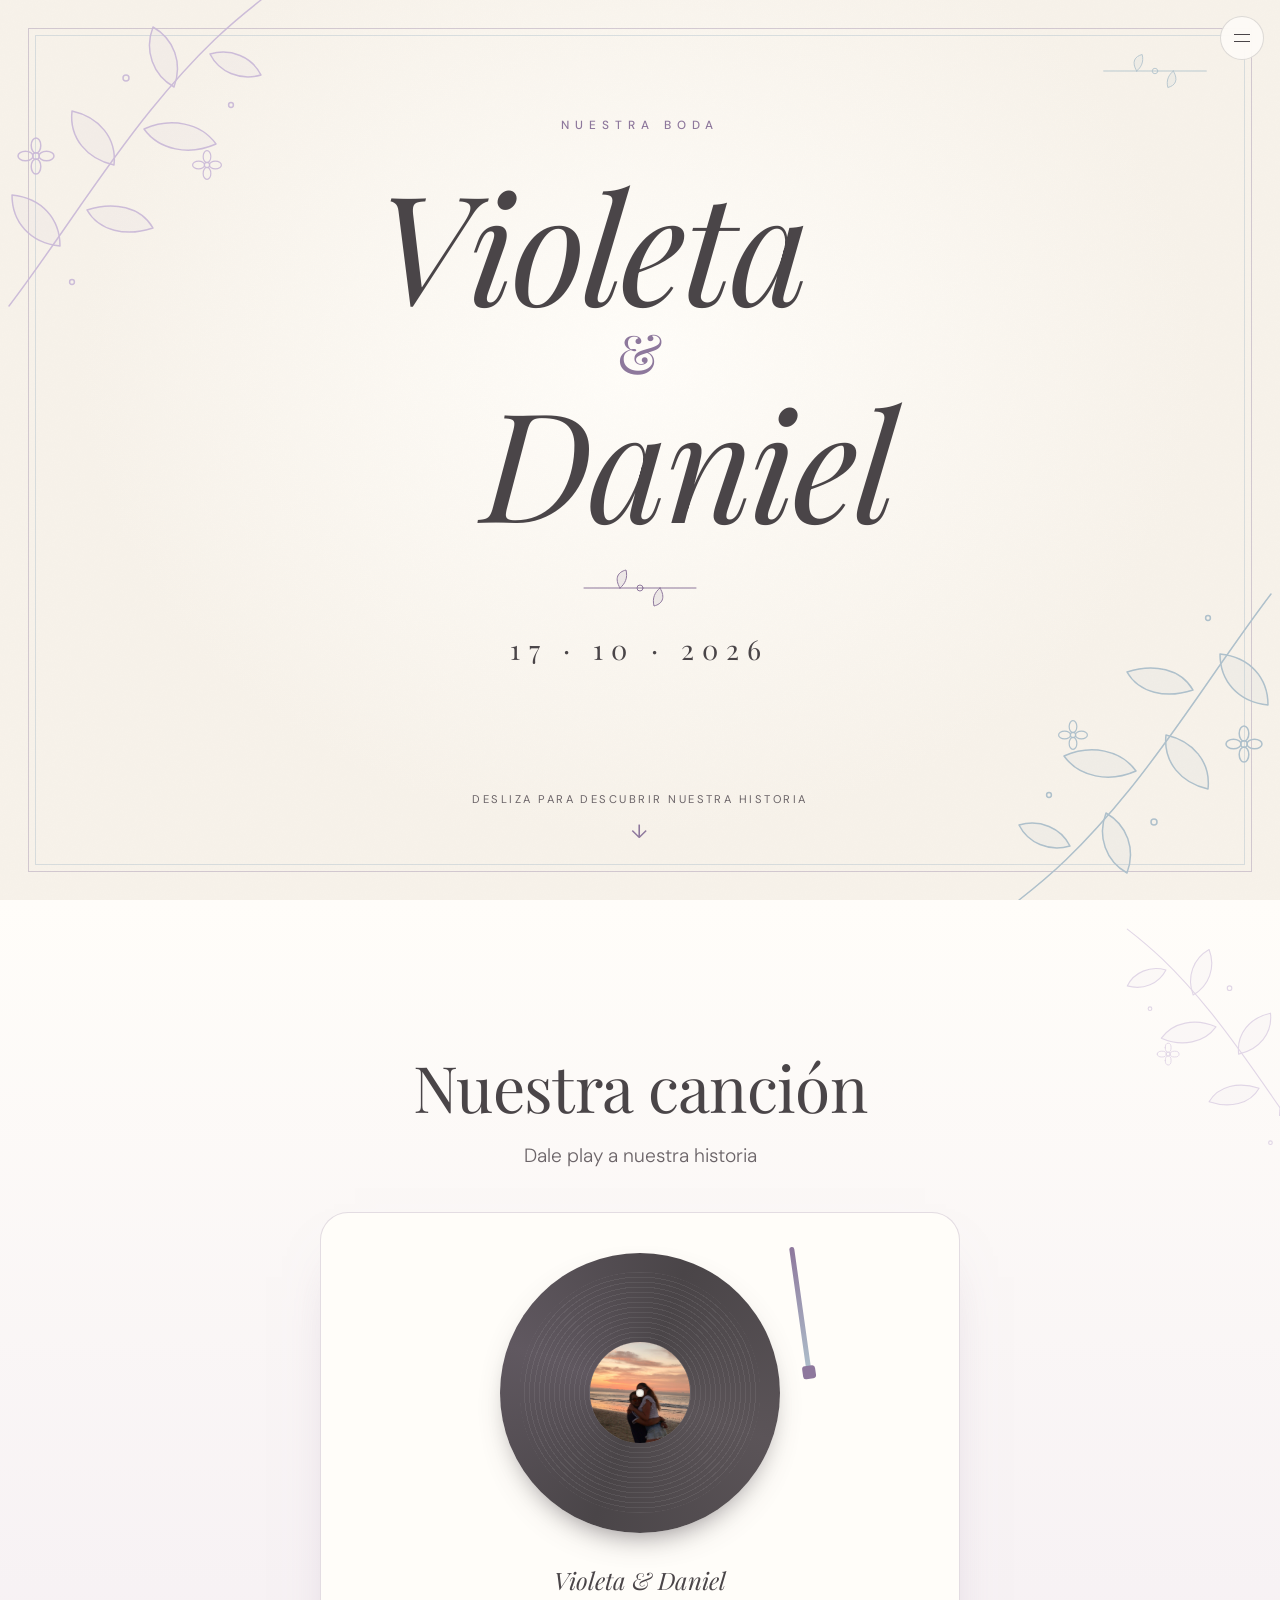
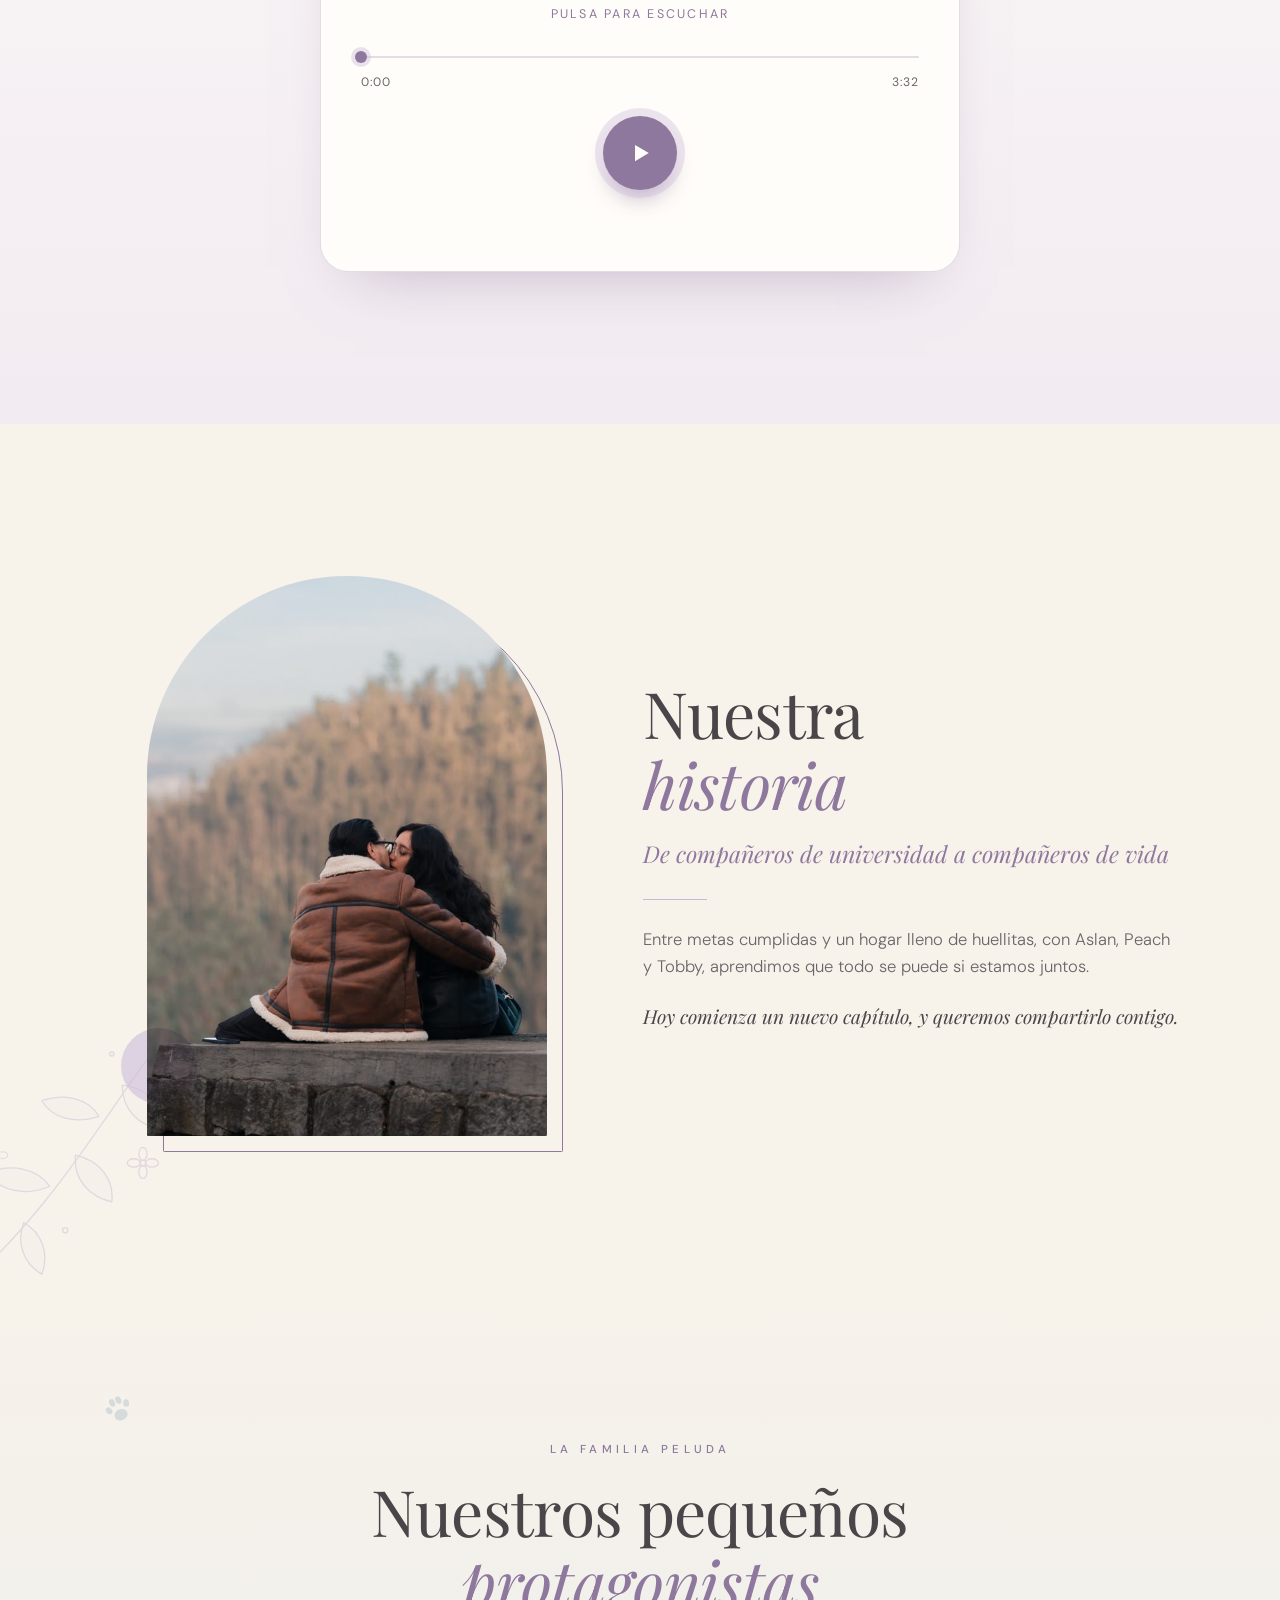
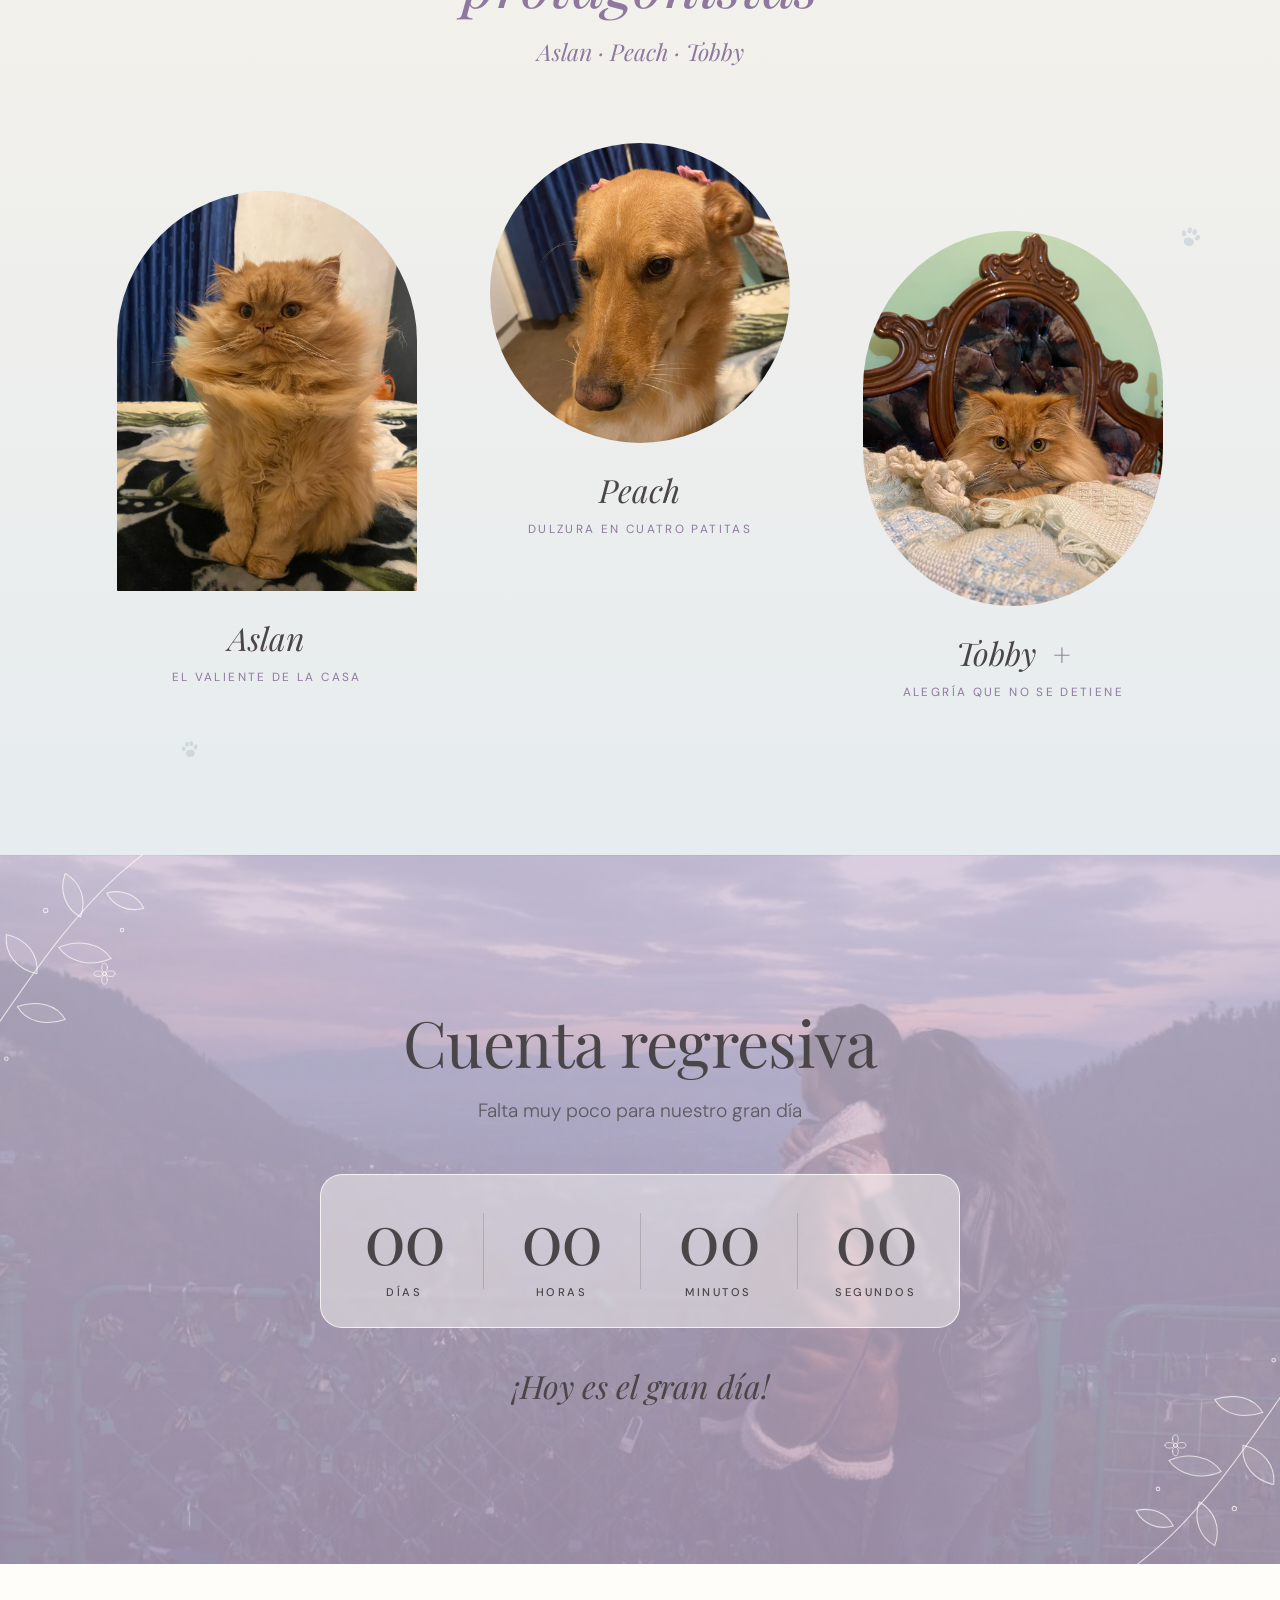
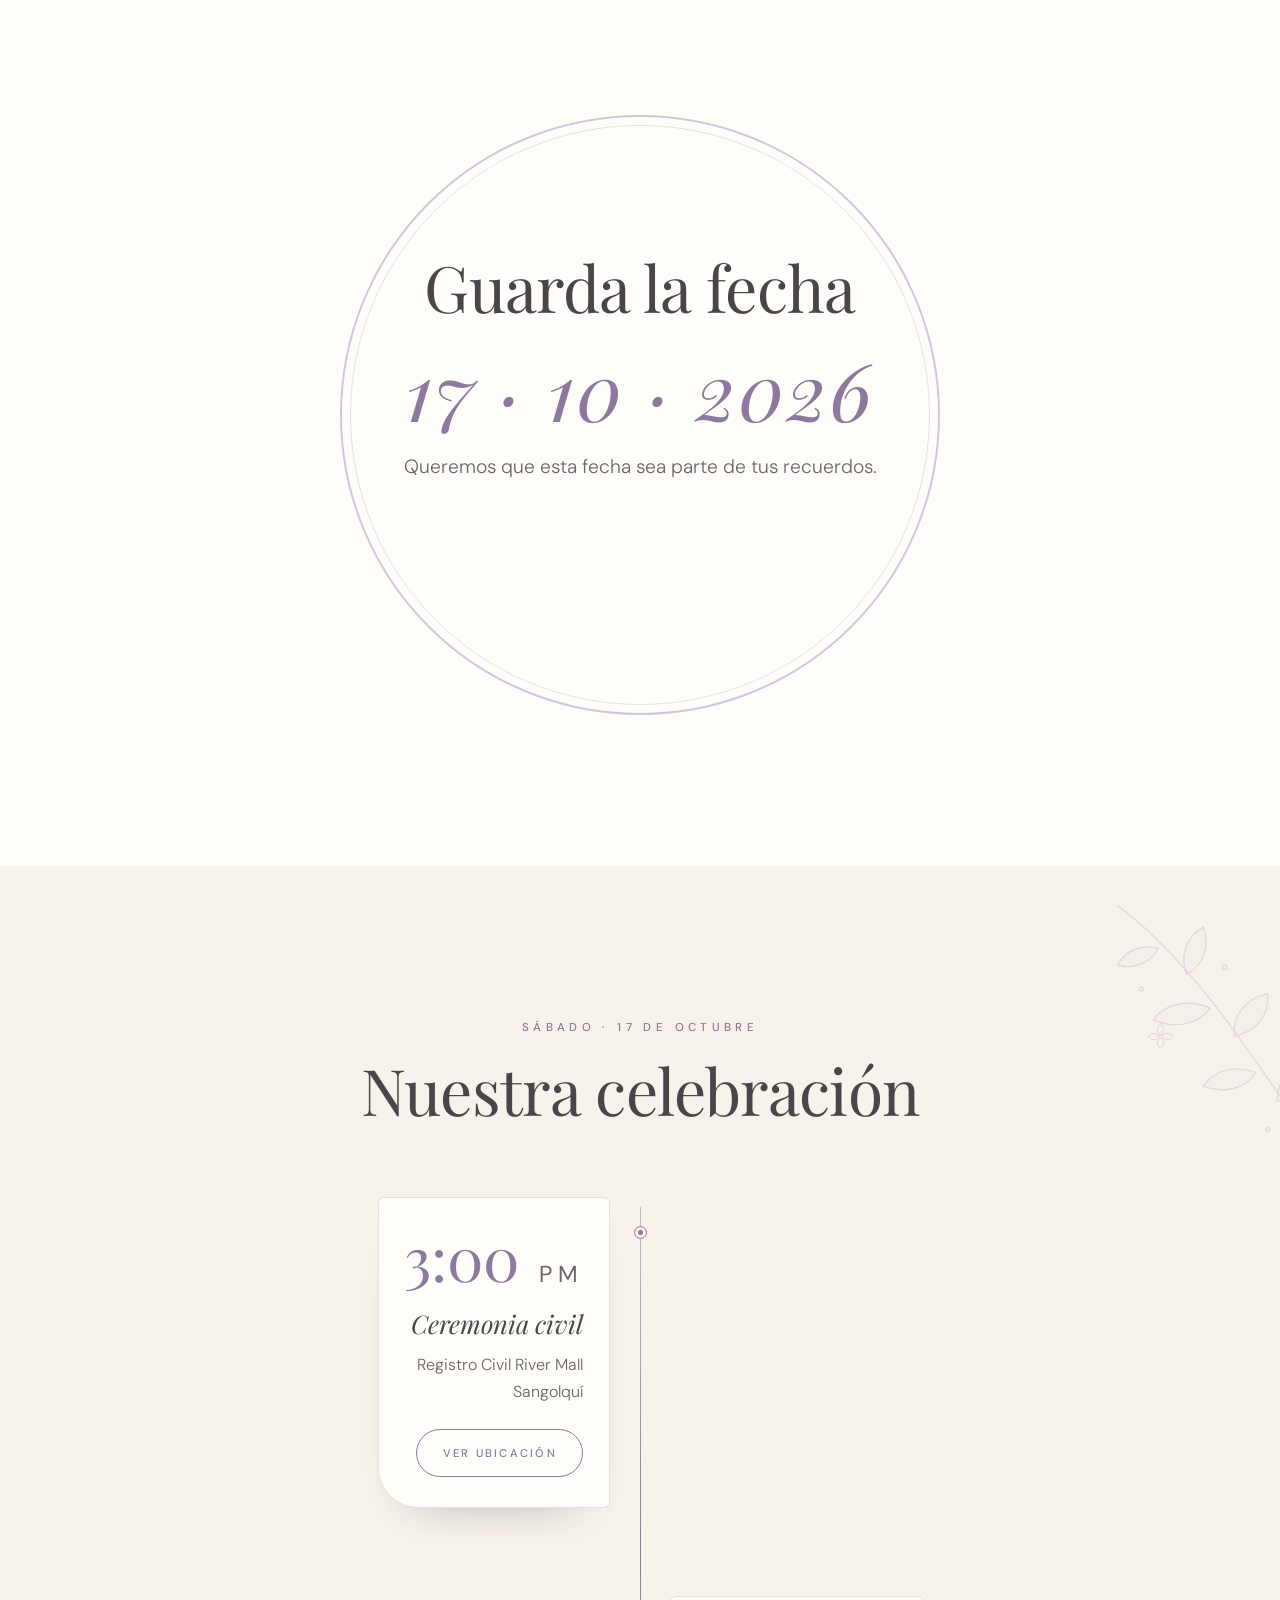
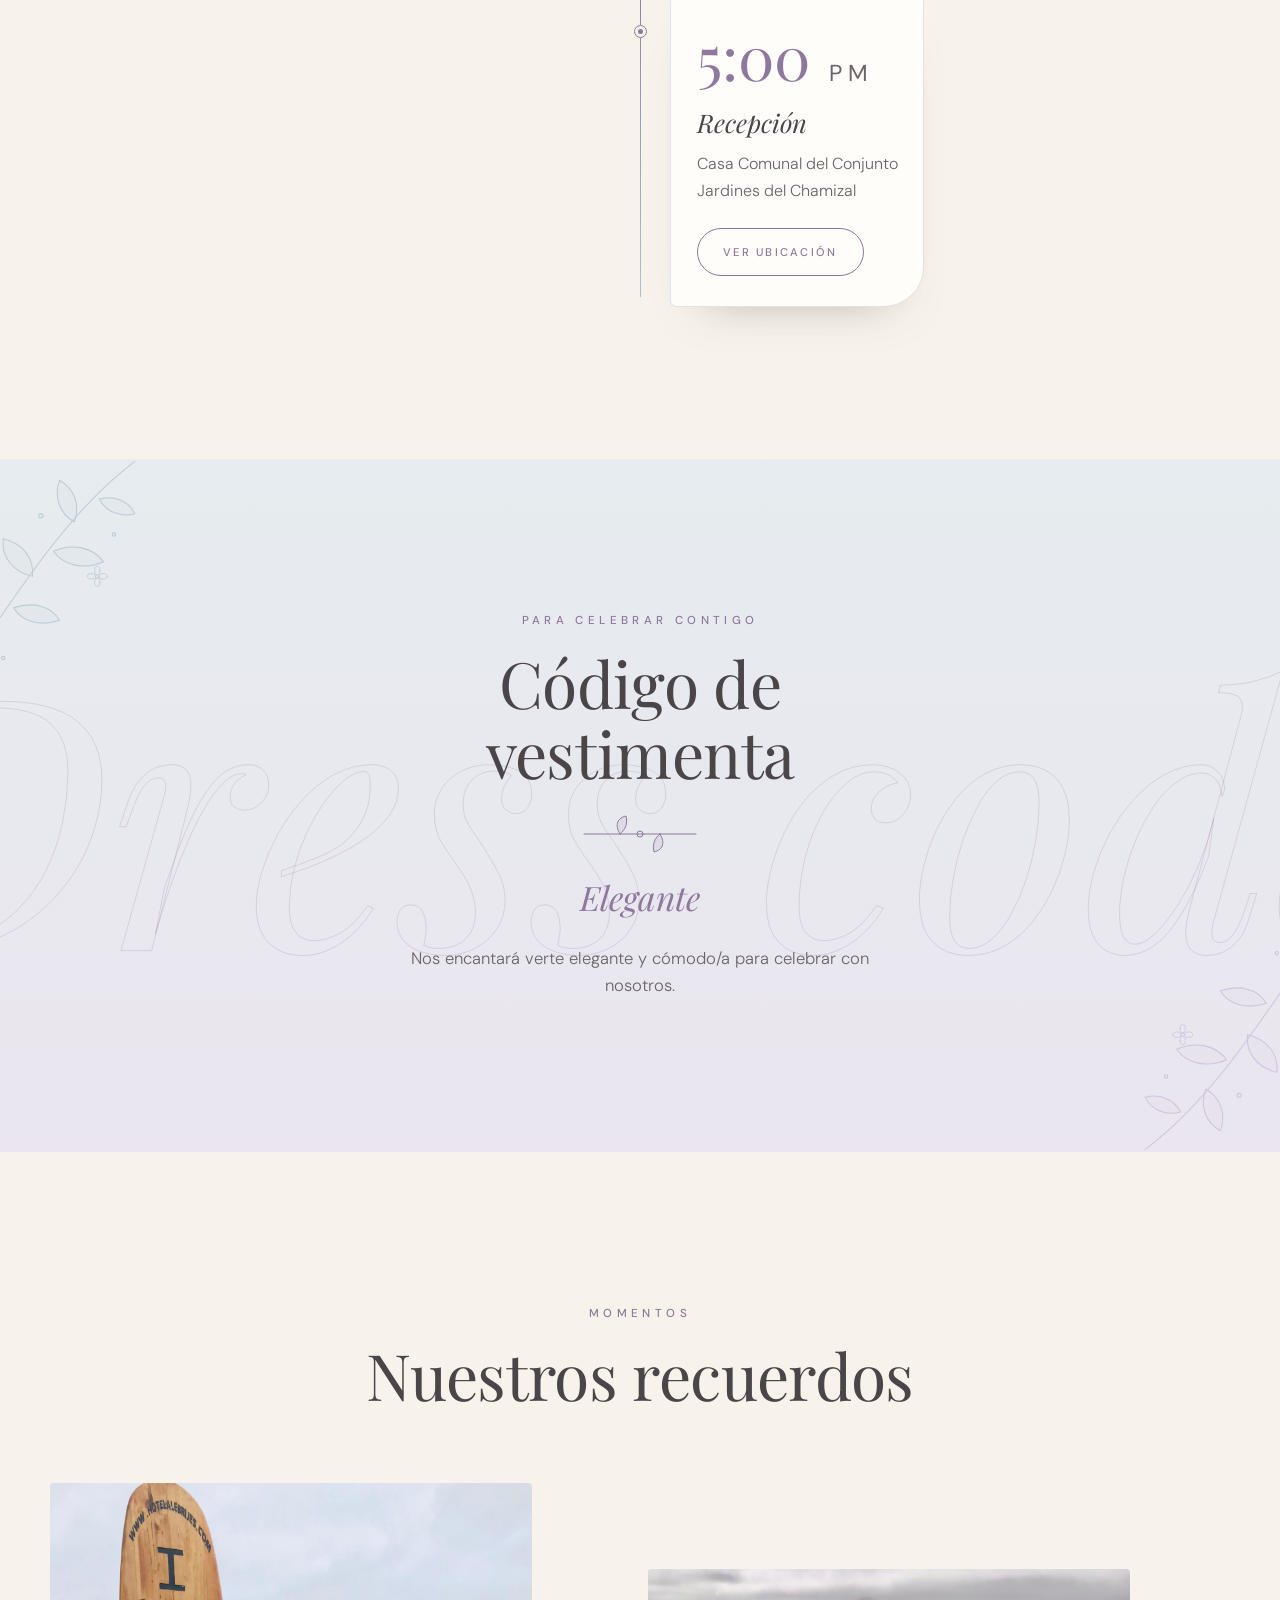
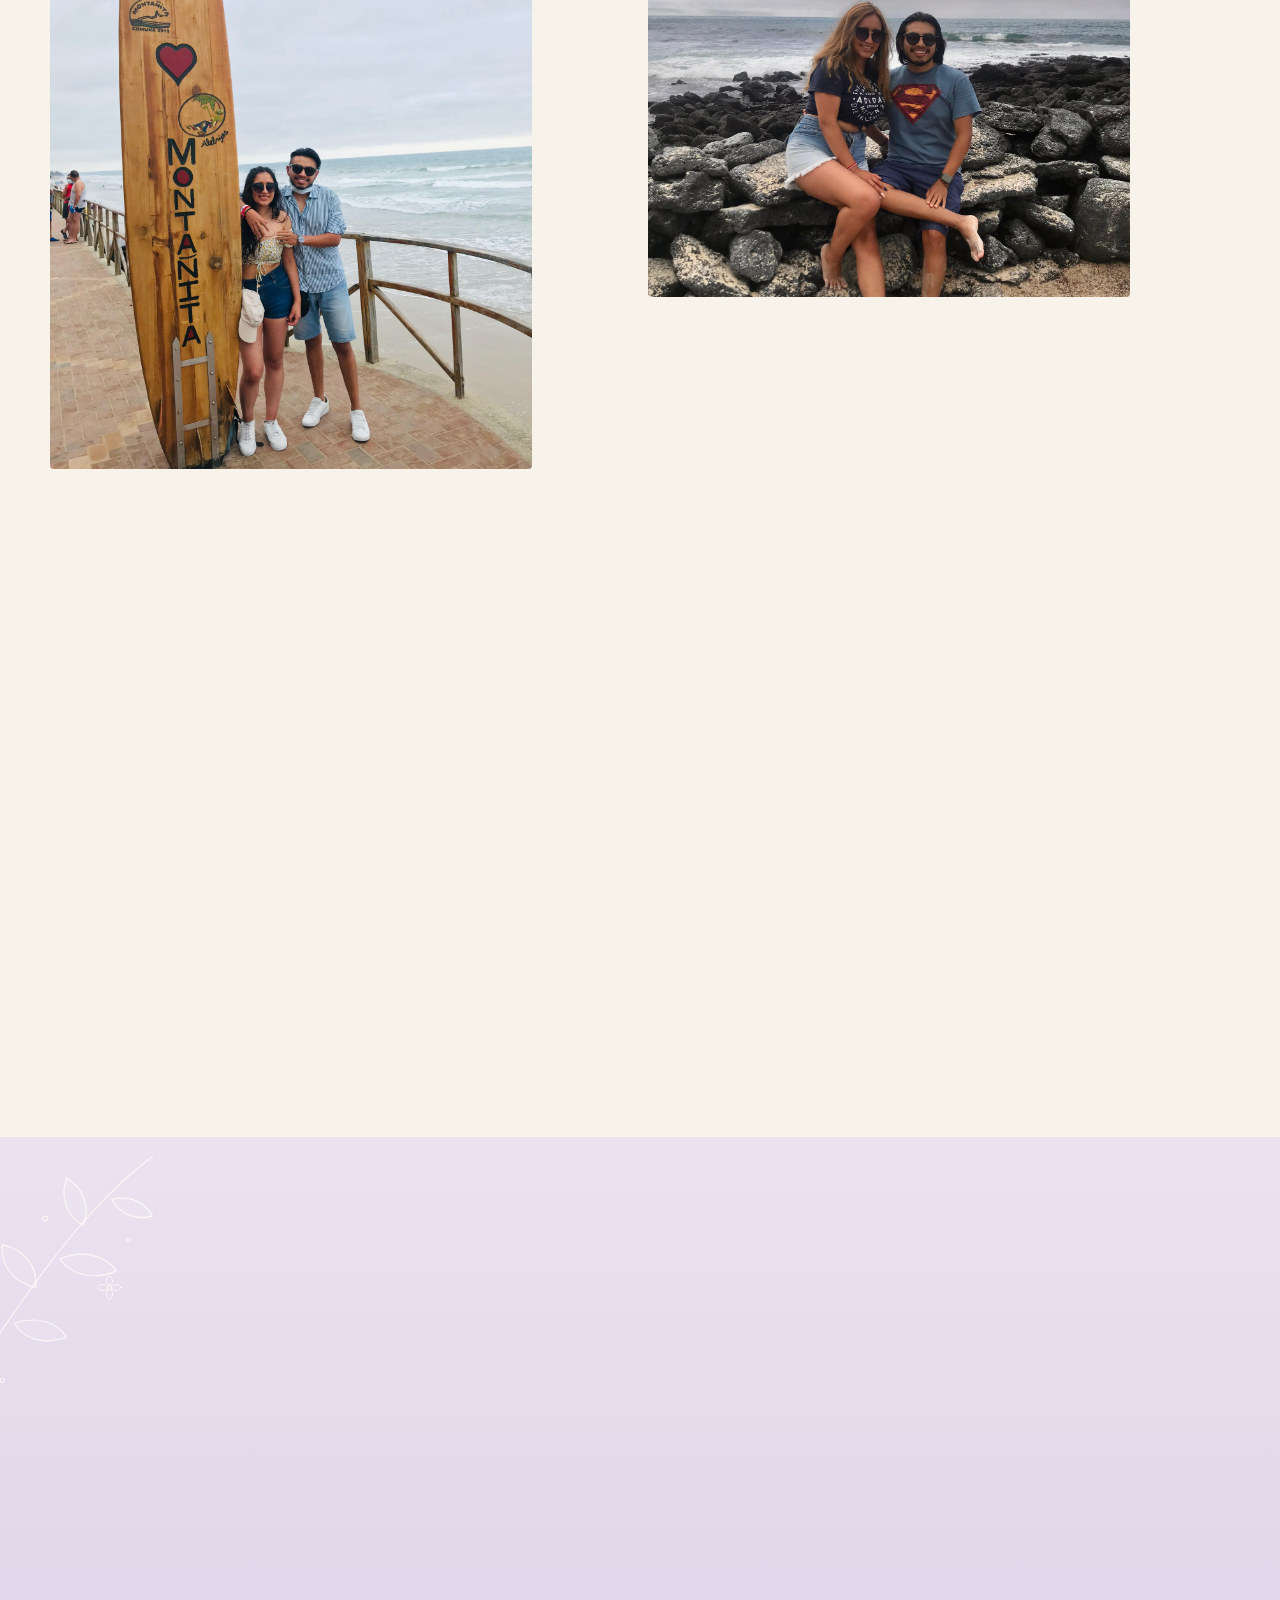
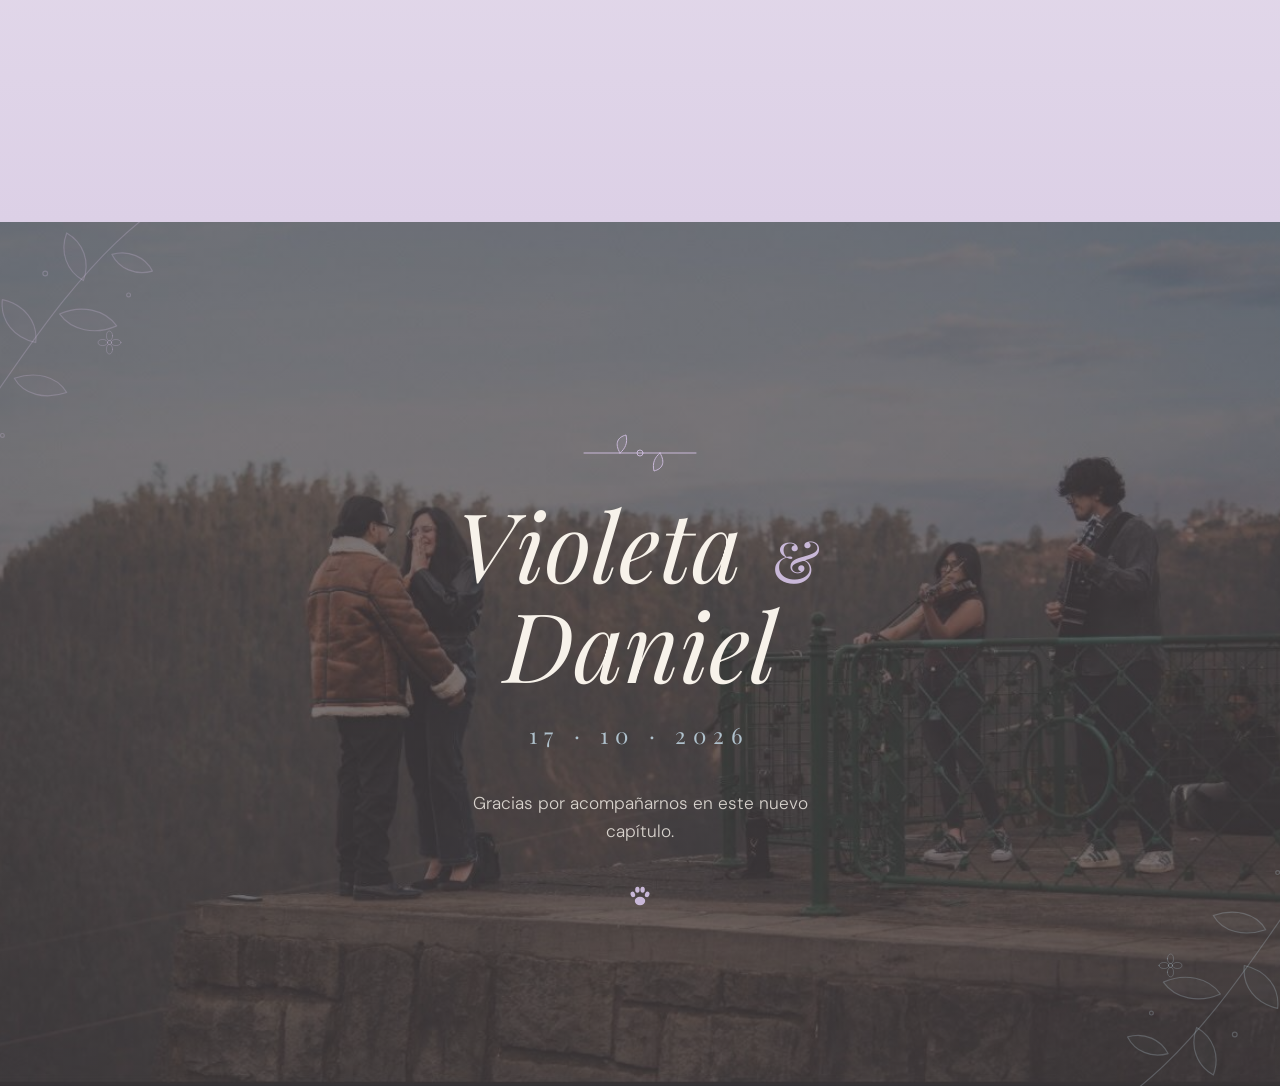
==== commit a8fb18c4: "add image from preview" ====
--- a/violeta-daniel/index.html
+++ b/violeta-daniel/index.html
@@ -2,12 +2,16 @@
 <html lang="es">
 <head>
 <meta charset="utf-8">
+<base href="/violeta-daniel/">
 <meta name="viewport" content="width=device-width, initial-scale=1, viewport-fit=cover">
 <title>Violeta &amp; Daniel · 17 · 10 · 2026</title>
 <meta name="description" content="Te invitamos a celebrar nuestra boda. Violeta & Daniel, 17 de octubre de 2026.">
 <meta name="theme-color" content="#F7F2EA">
 <meta property="og:title" content="Violeta & Daniel · Nuestra boda">
 <meta property="og:description" content="17 · 10 · 2026 — Queremos compartir este nuevo capítulo contigo.">
+<meta property="og:image" content="https://eventos.shuktec.com/violeta-daniel/cuenta-regresiva.jpg">
+<meta property="og:image:width" content="1200">
+<meta property="og:image:height" content="630">
 <link rel="preconnect" href="https://fonts.googleapis.com">
 <link rel="preconnect" href="https://fonts.gstatic.com" crossorigin>
 <link href="https://fonts.googleapis.com/css2?family=DM+Sans:wght@300;400;500;600&family=Playfair+Display:ital,wght@0,400;0,500;0,600;1,400;1,500&display=swap" rel="stylesheet">
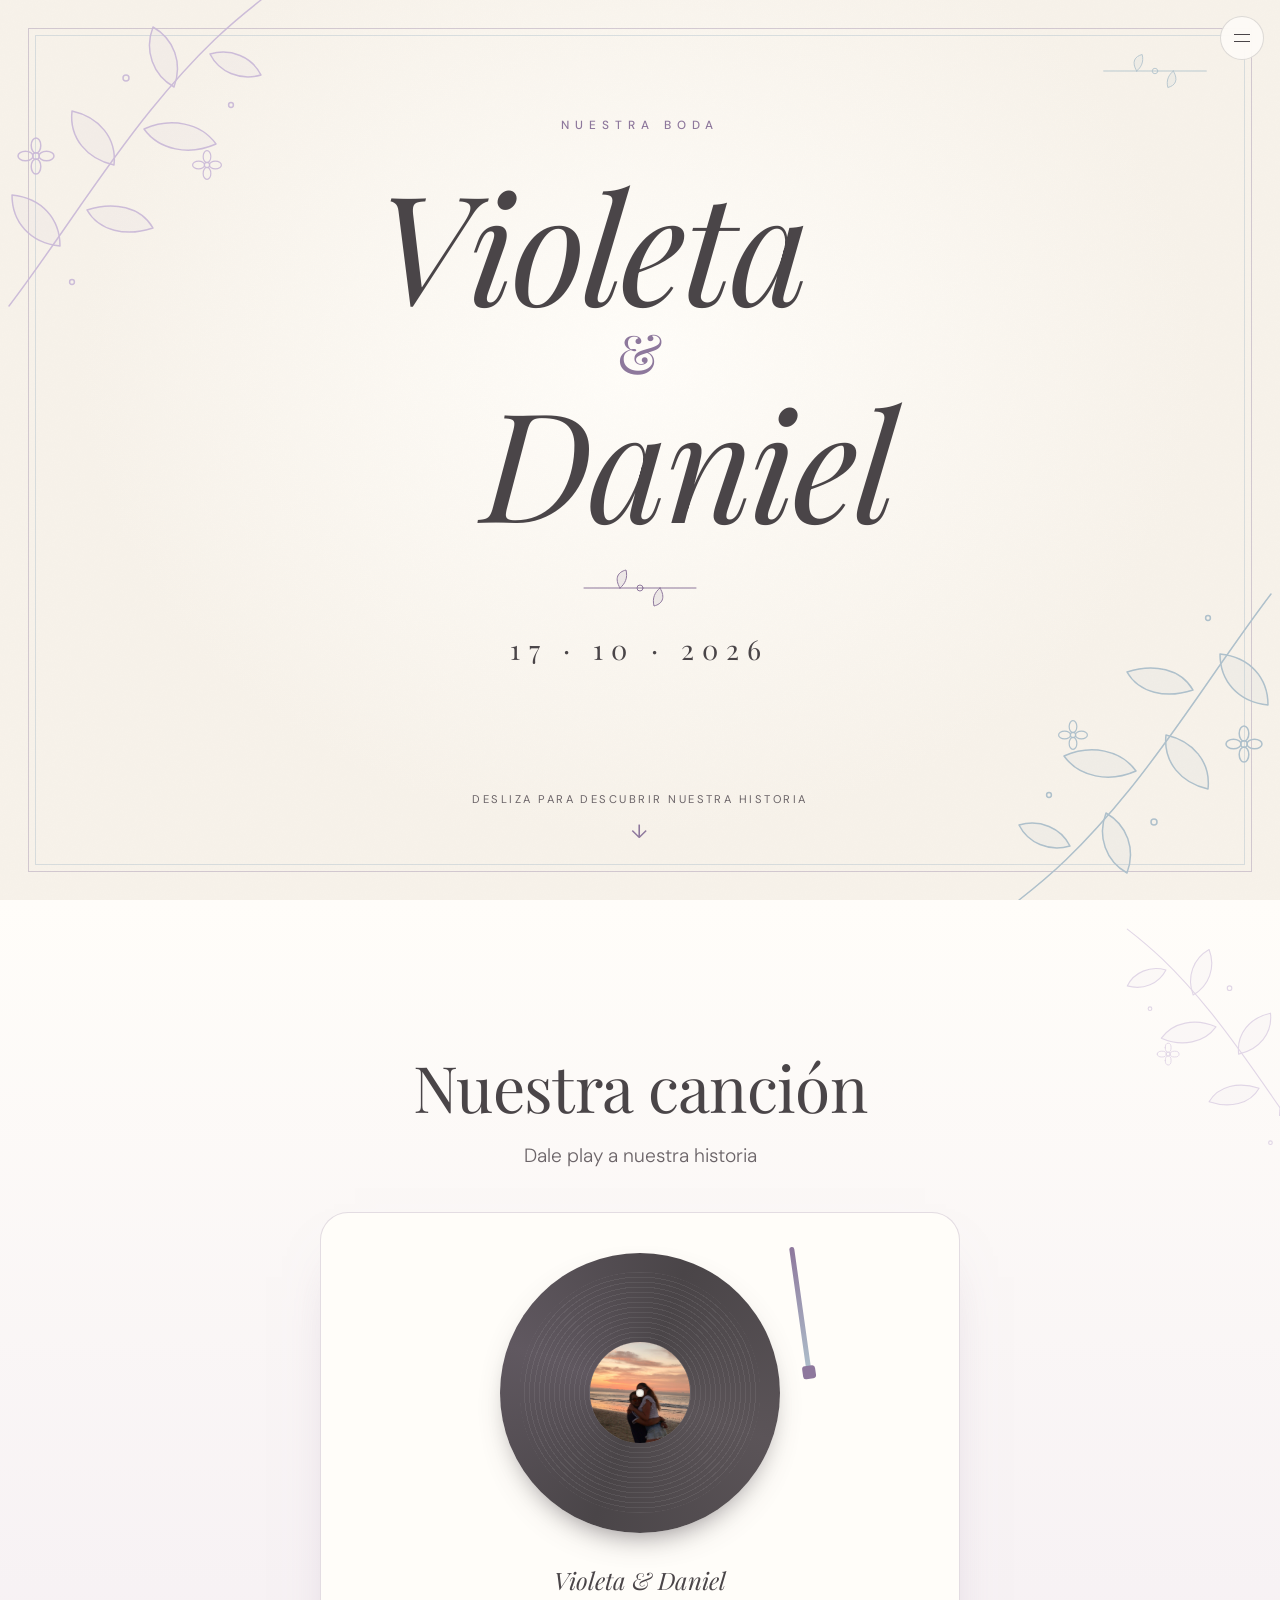
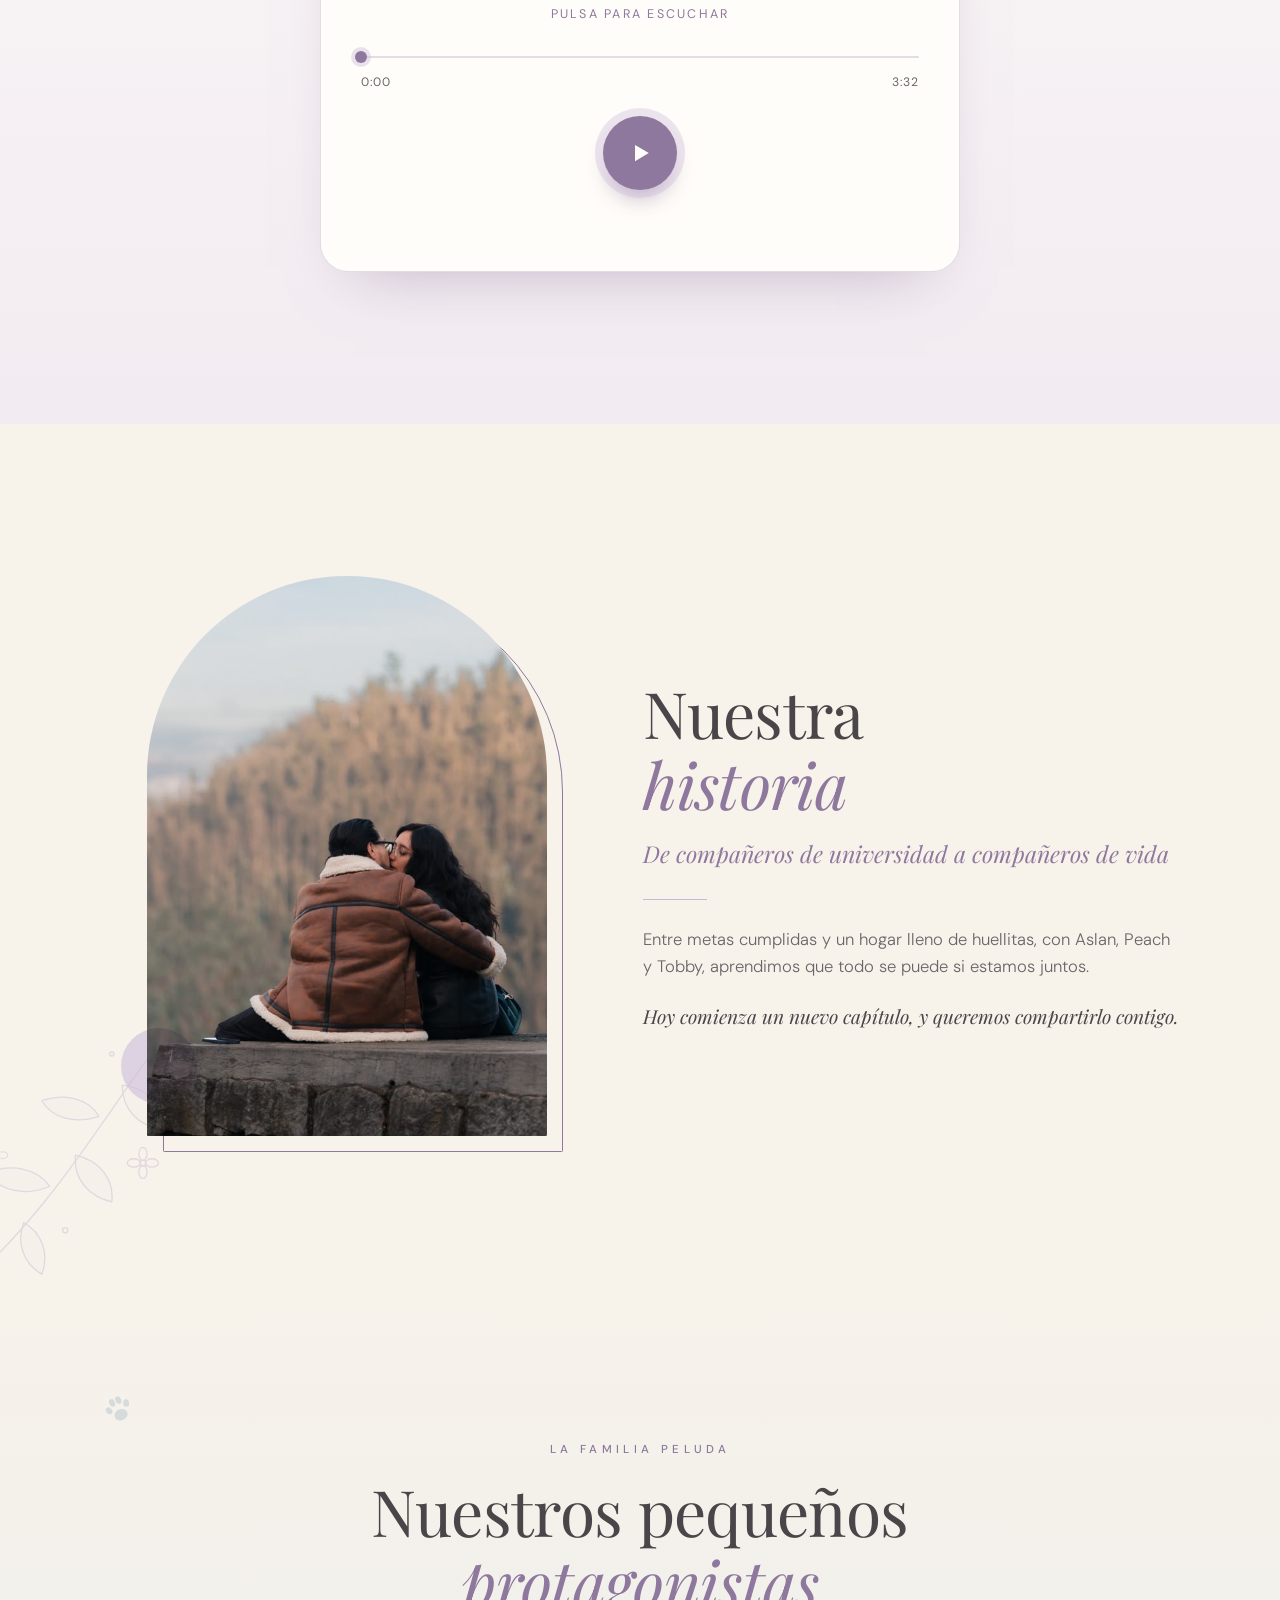
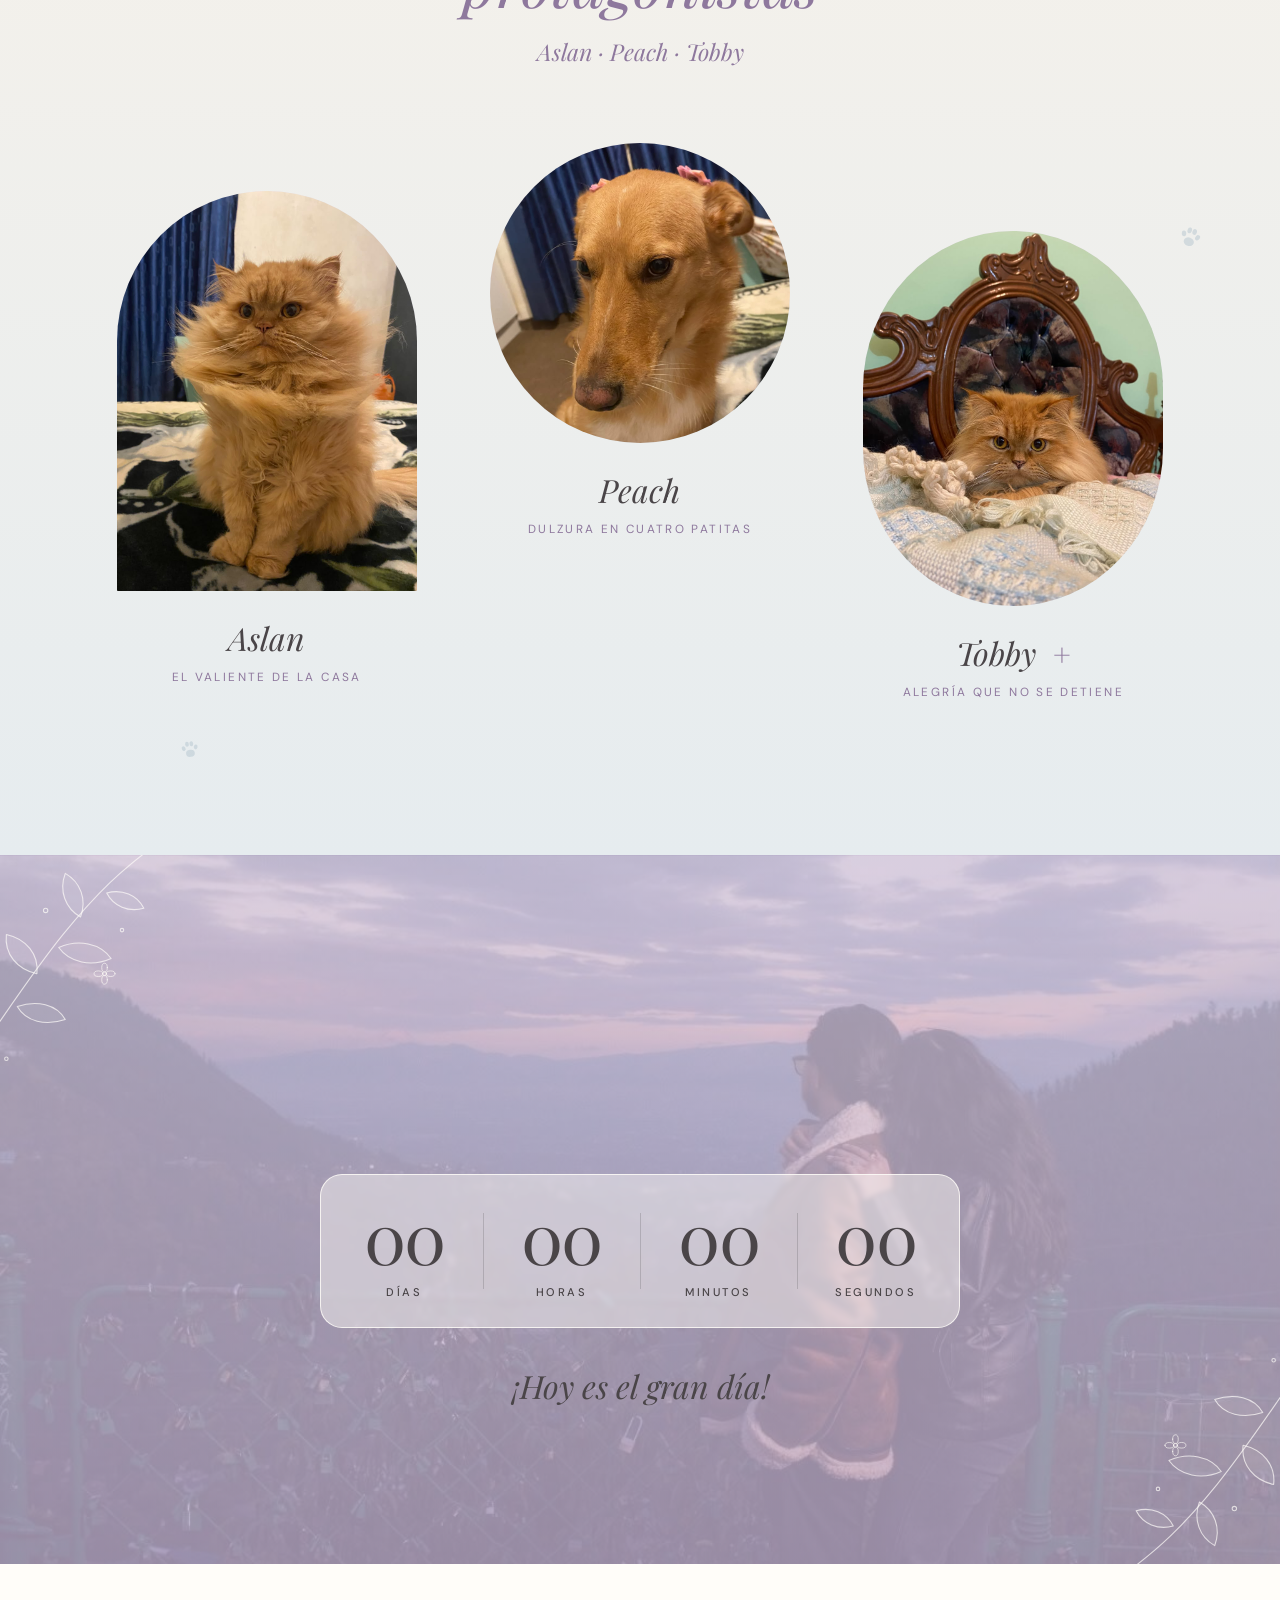
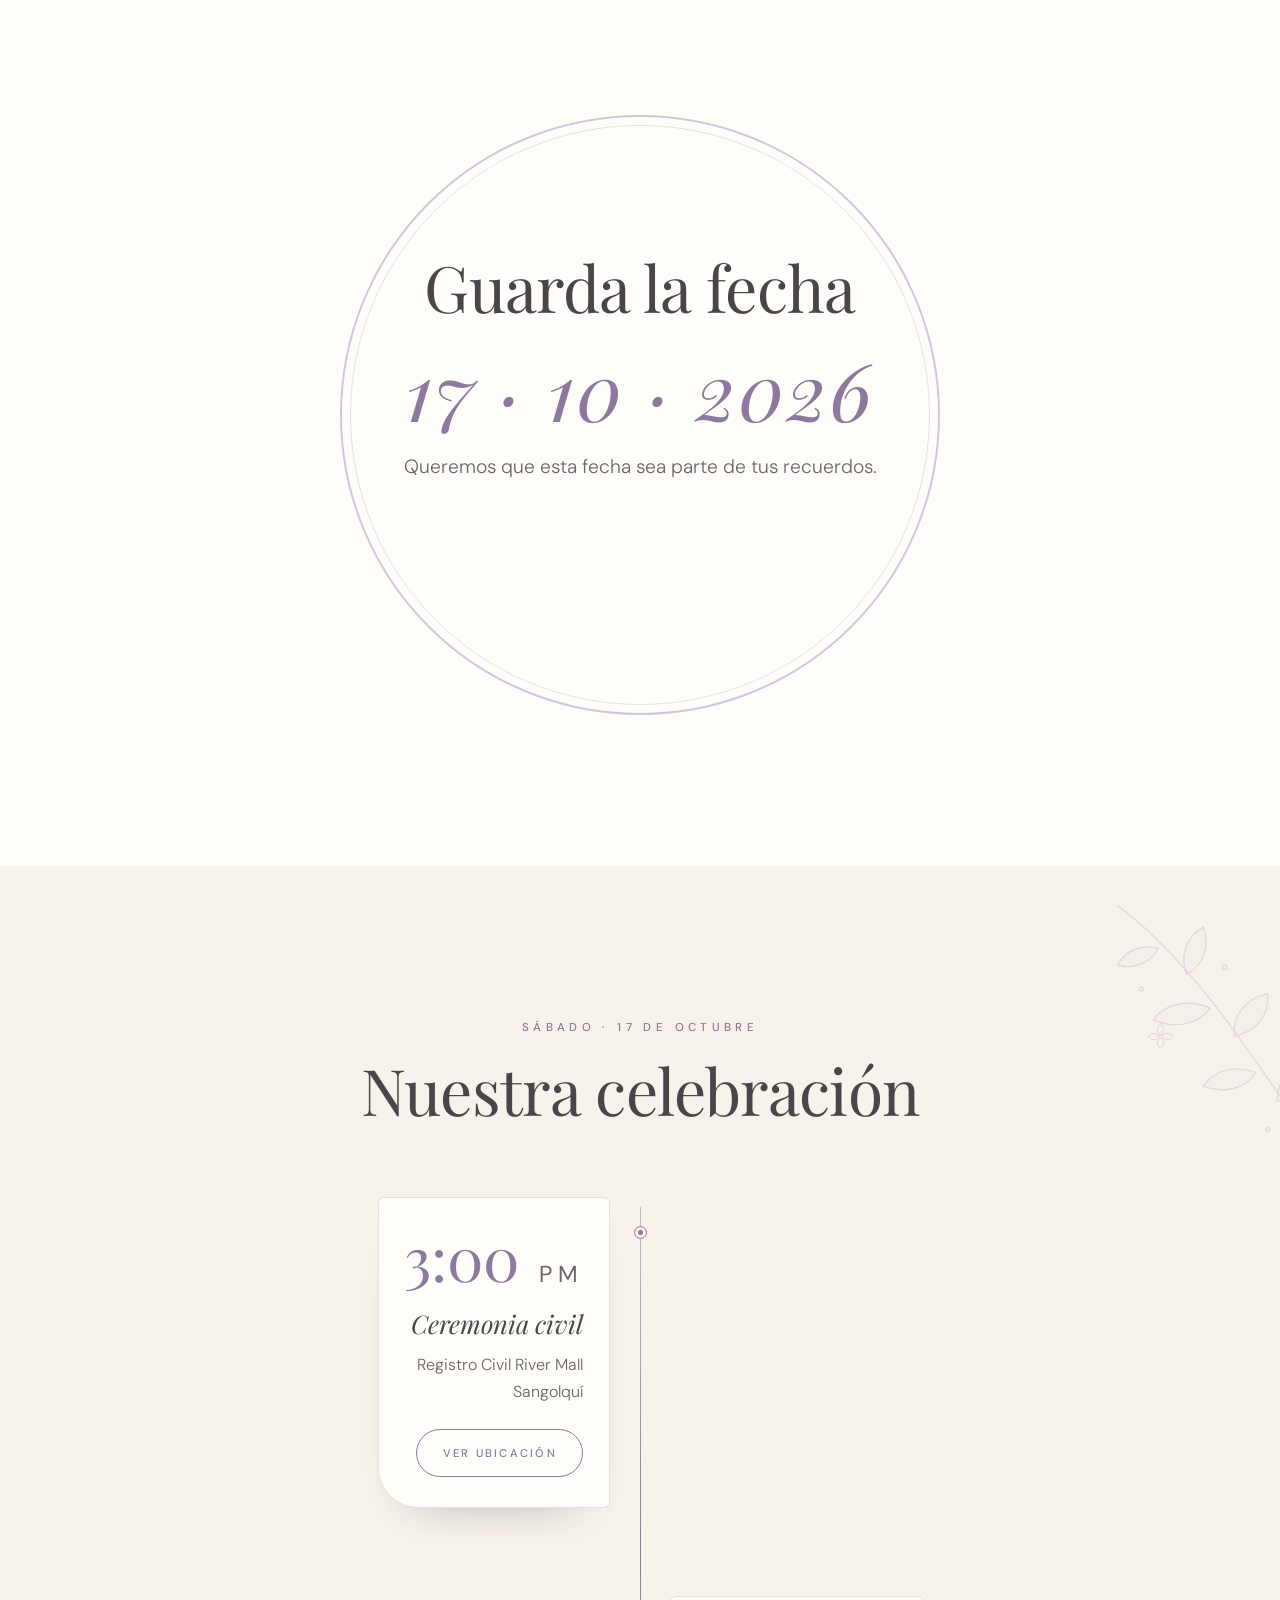
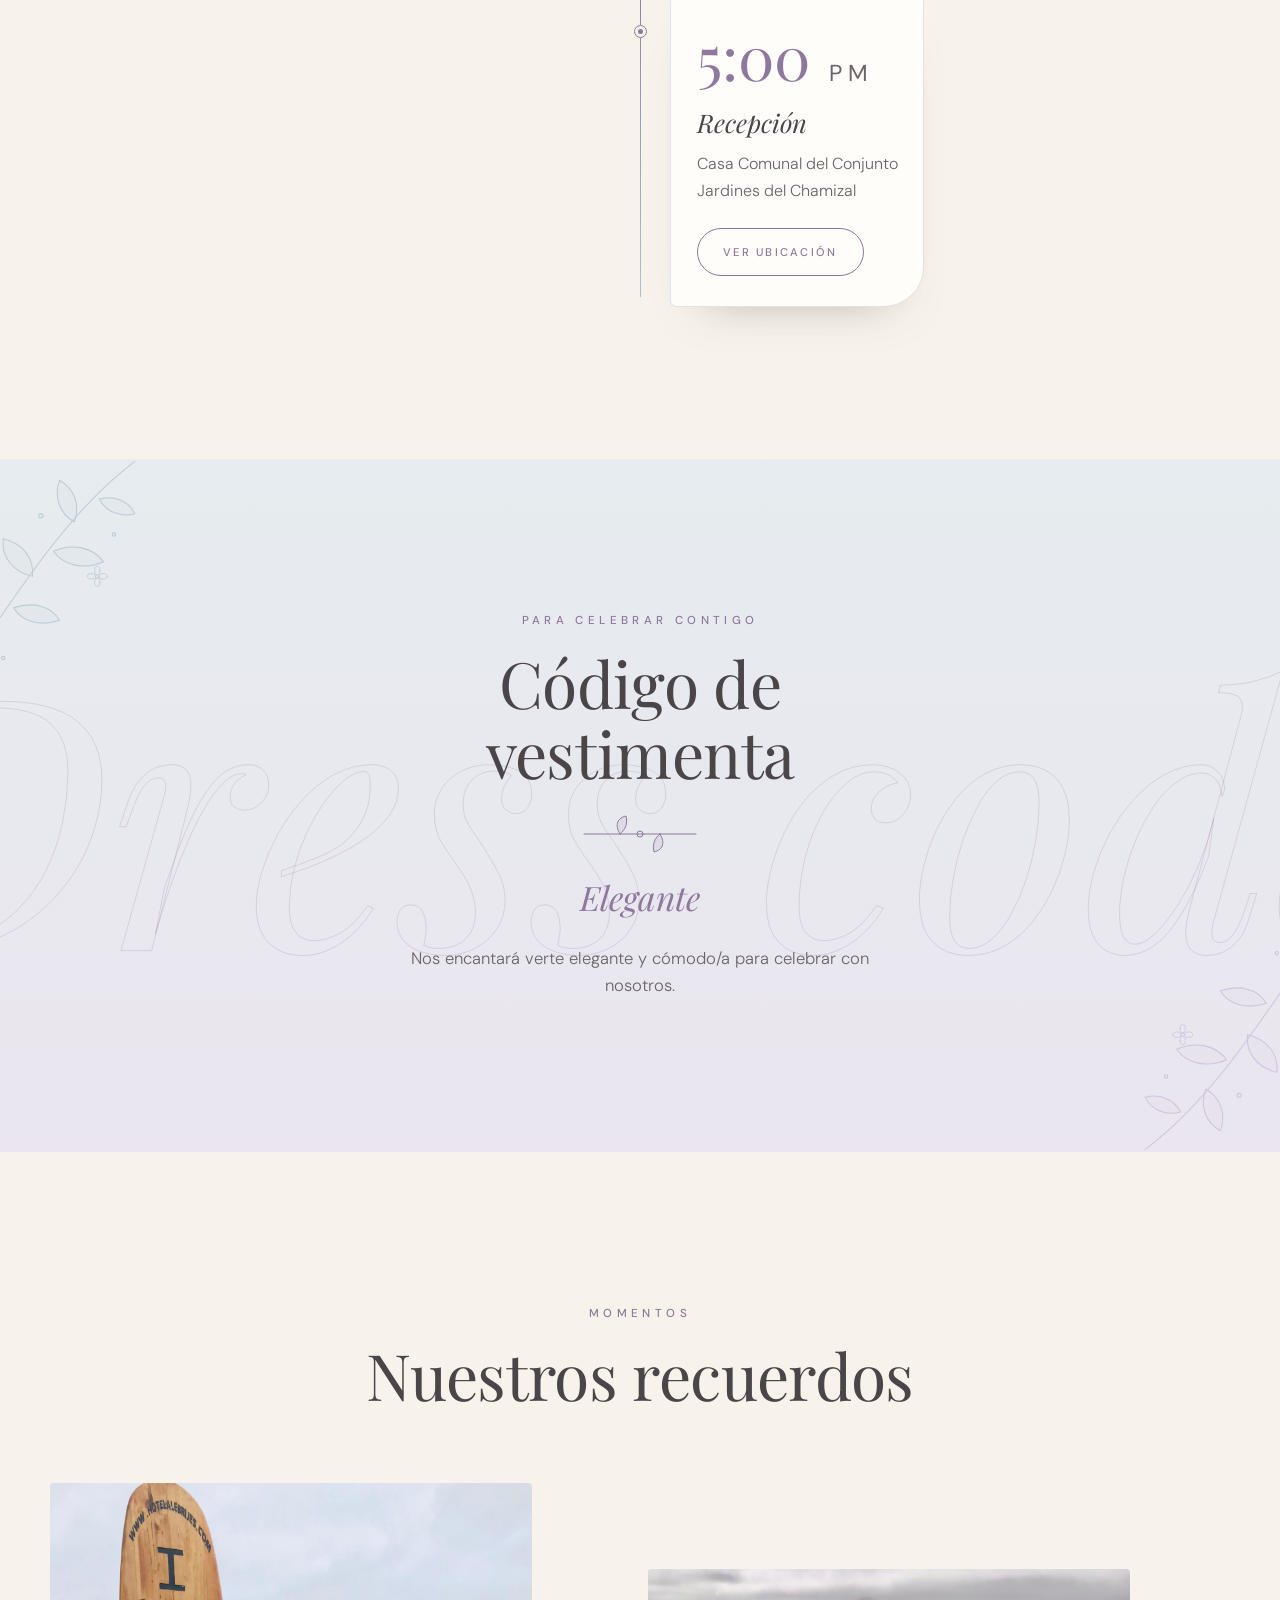
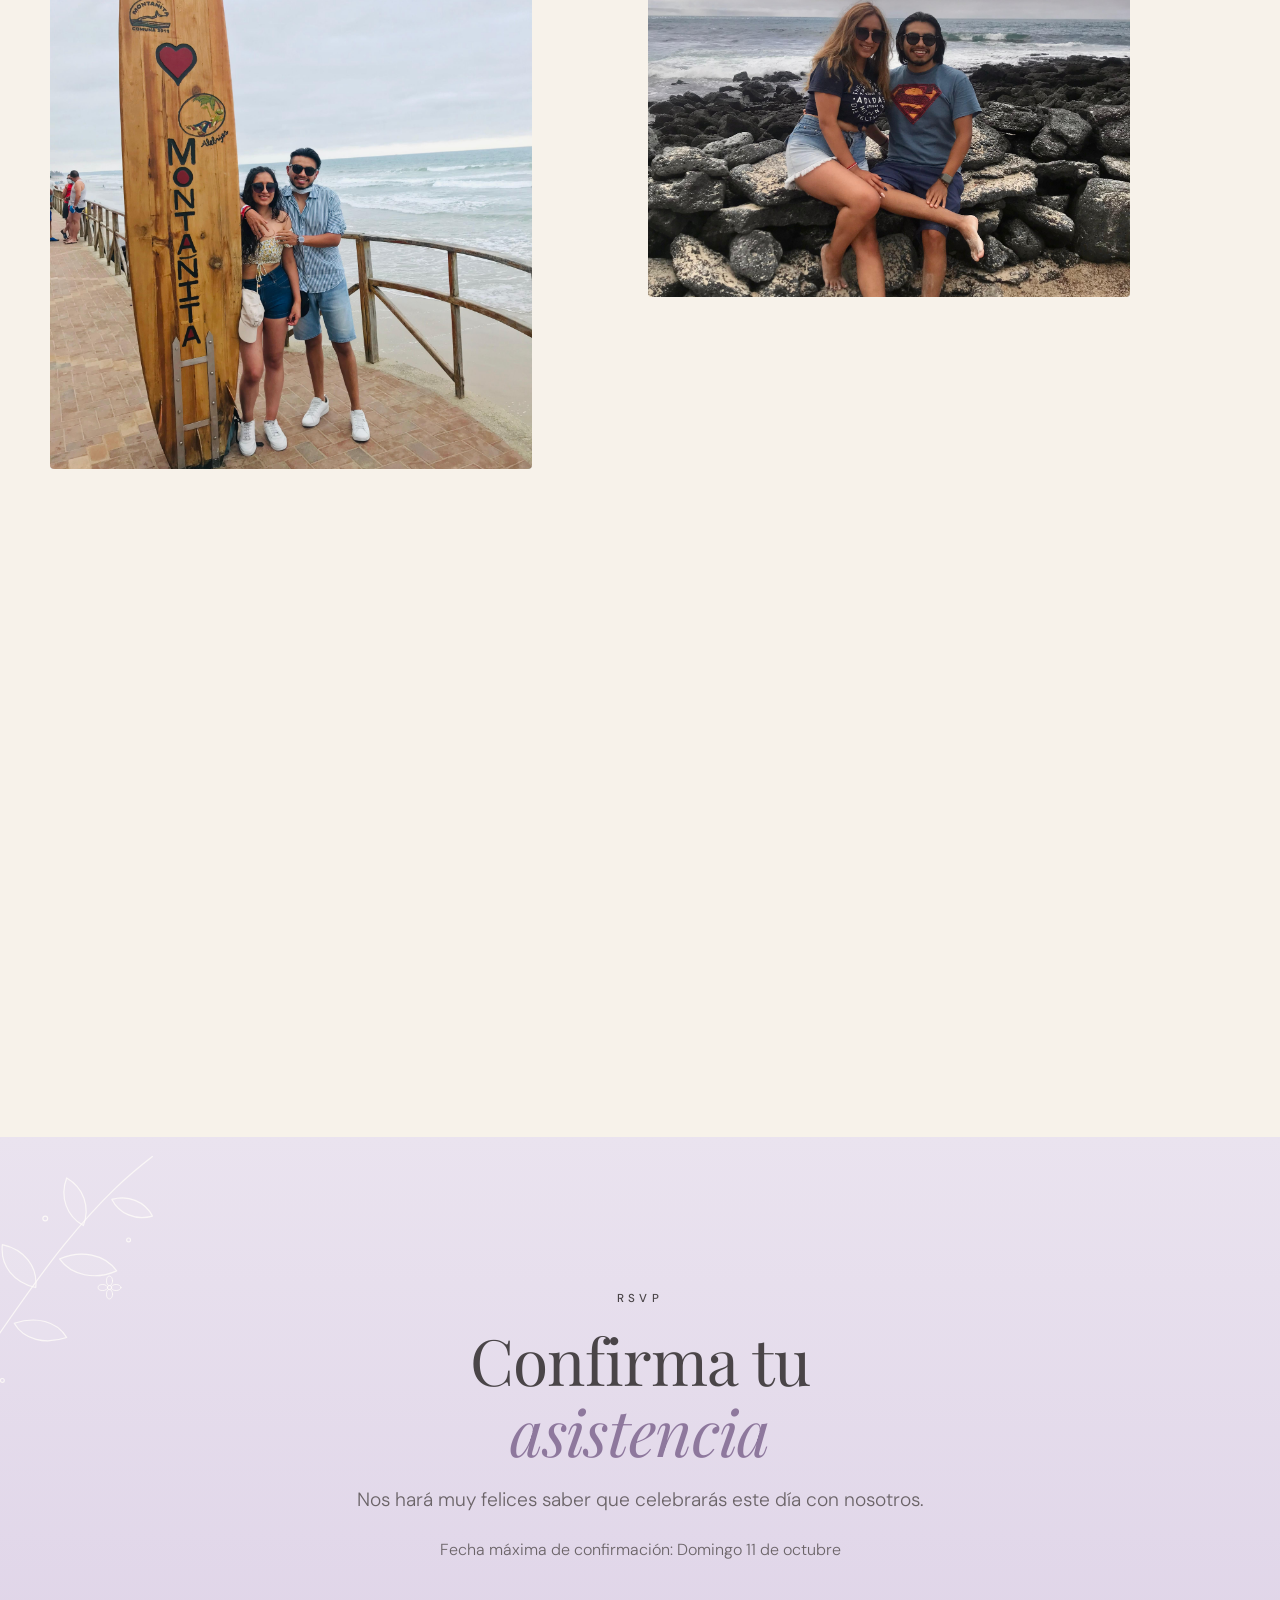
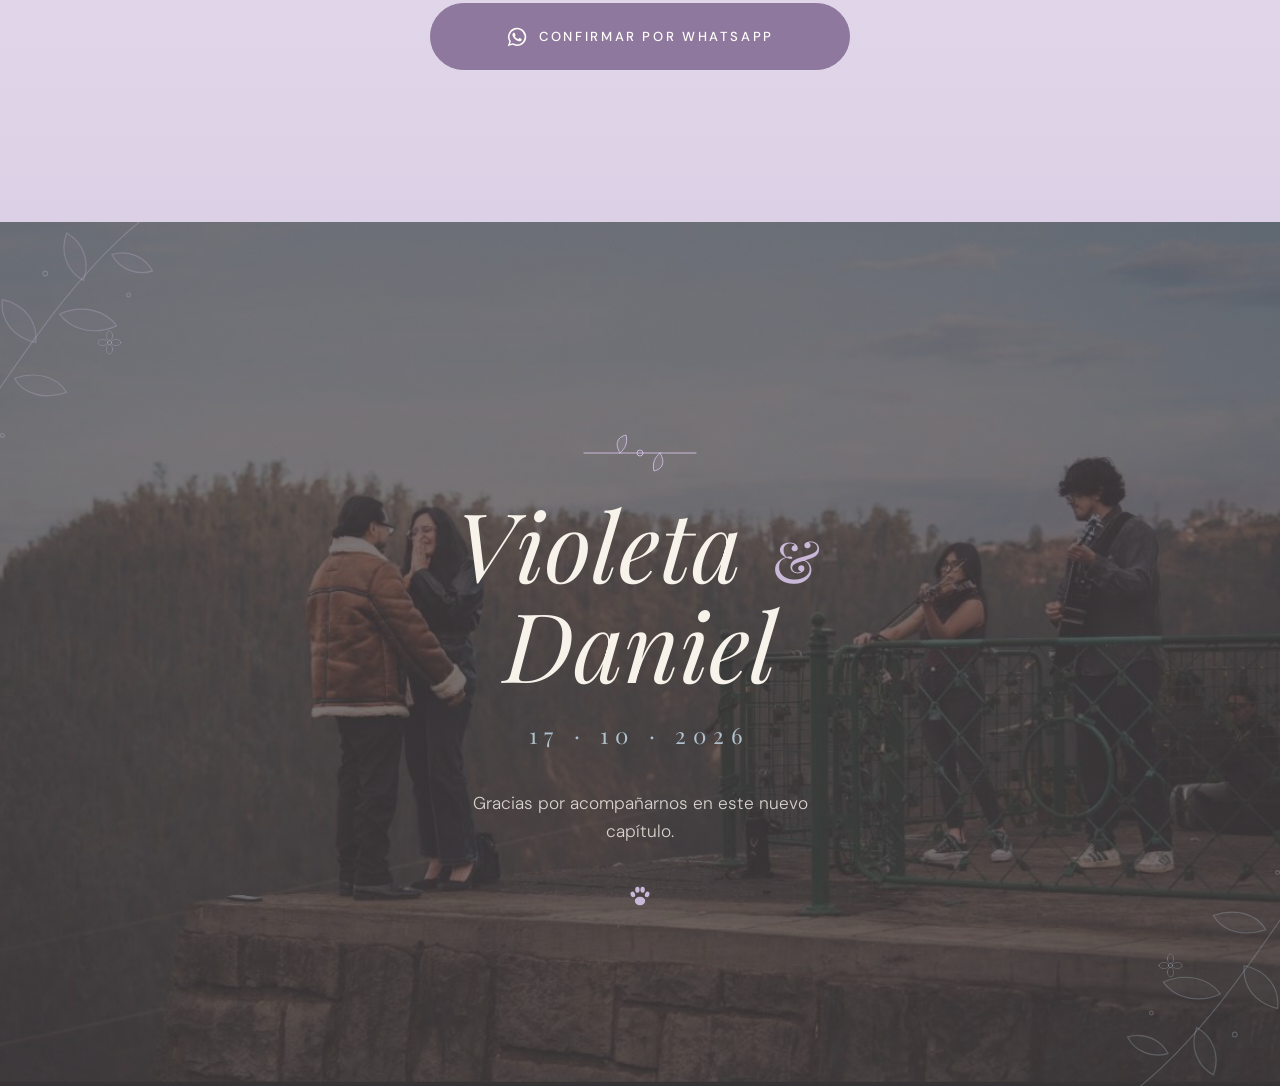
==== commit a4592d61: "Add image for preview in correct folder" ====
--- a/violeta-daniel/index.html
+++ b/violeta-daniel/index.html
@@ -9,7 +9,7 @@
 <meta name="theme-color" content="#F7F2EA">
 <meta property="og:title" content="Violeta & Daniel · Nuestra boda">
 <meta property="og:description" content="17 · 10 · 2026 — Queremos compartir este nuevo capítulo contigo.">
-<meta property="og:image" content="https://eventos.shuktec.com/violeta-daniel/cuenta-regresiva.jpg">
+<meta property="og:image" content="https://eventos.shuktec.com/violeta-daniel/preview.jpg">
 <meta property="og:image:width" content="1200">
 <meta property="og:image:height" content="630">
 <link rel="preconnect" href="https://fonts.googleapis.com">
